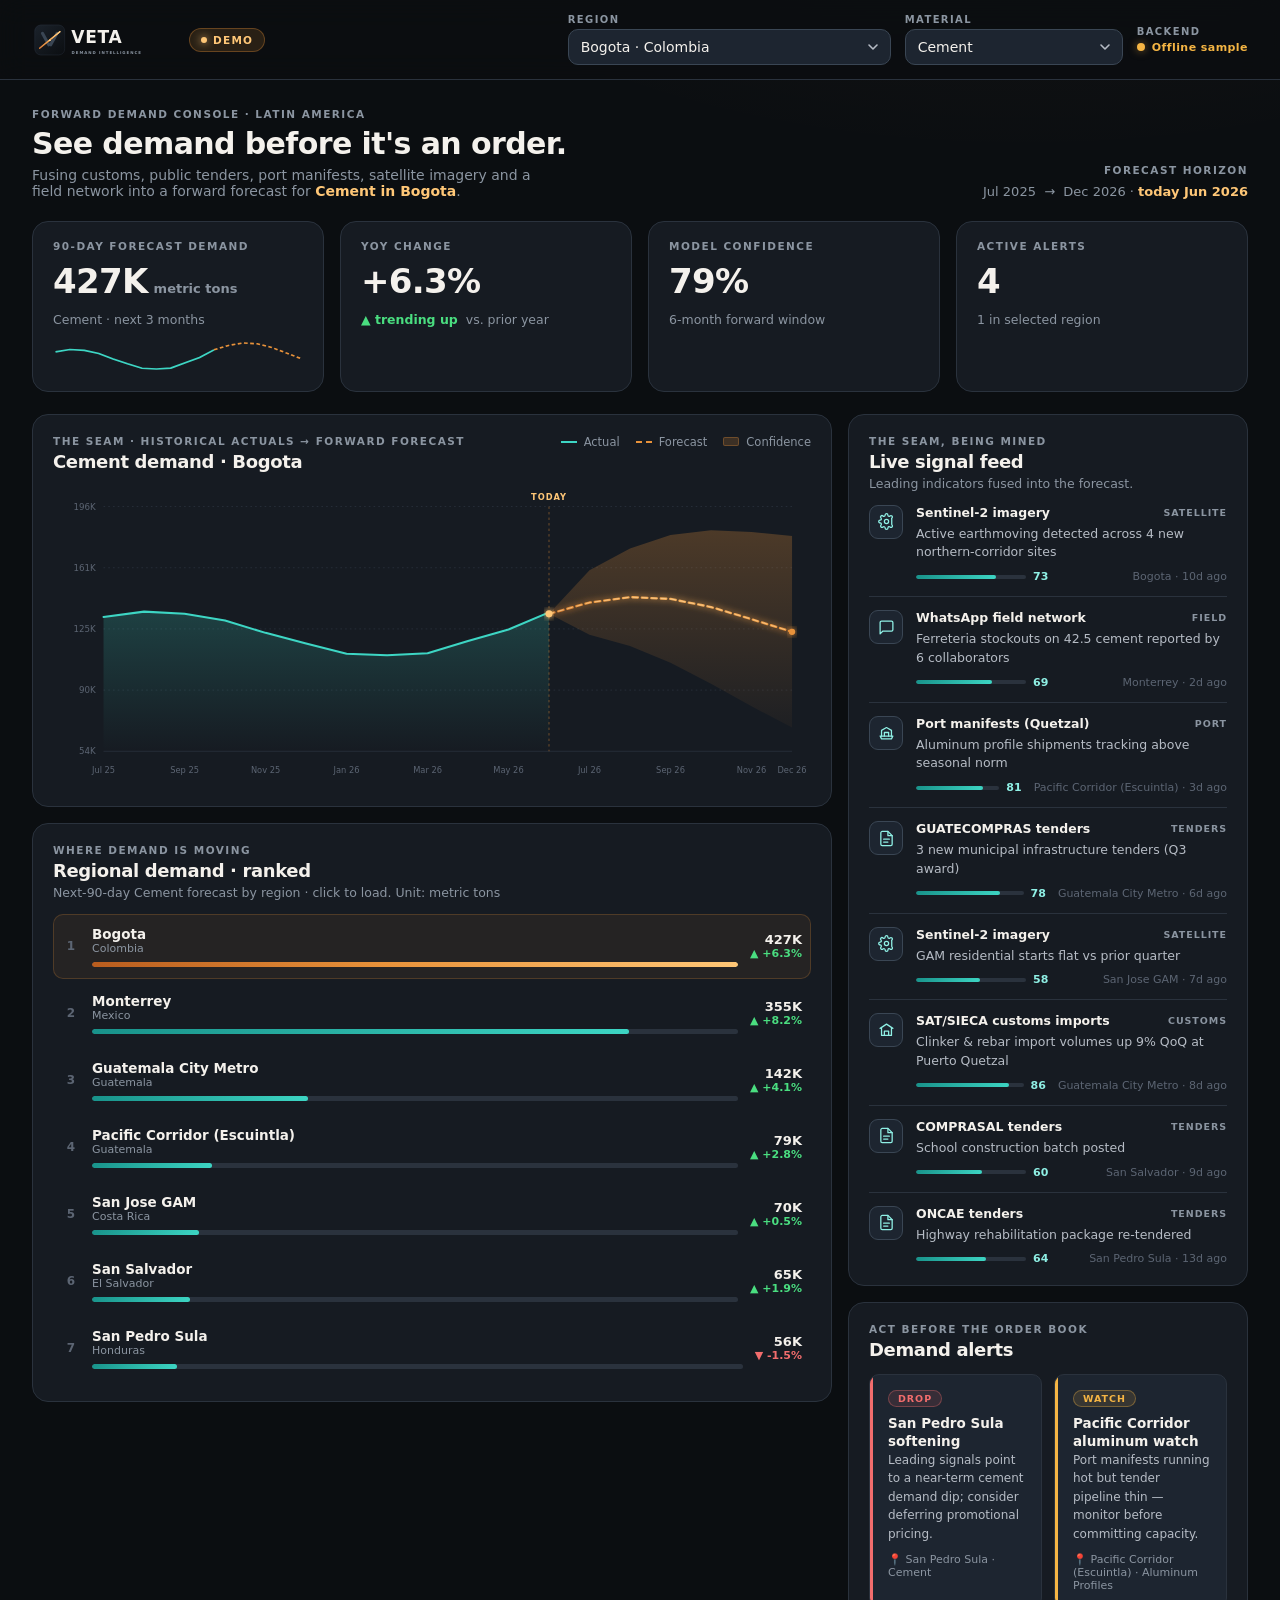
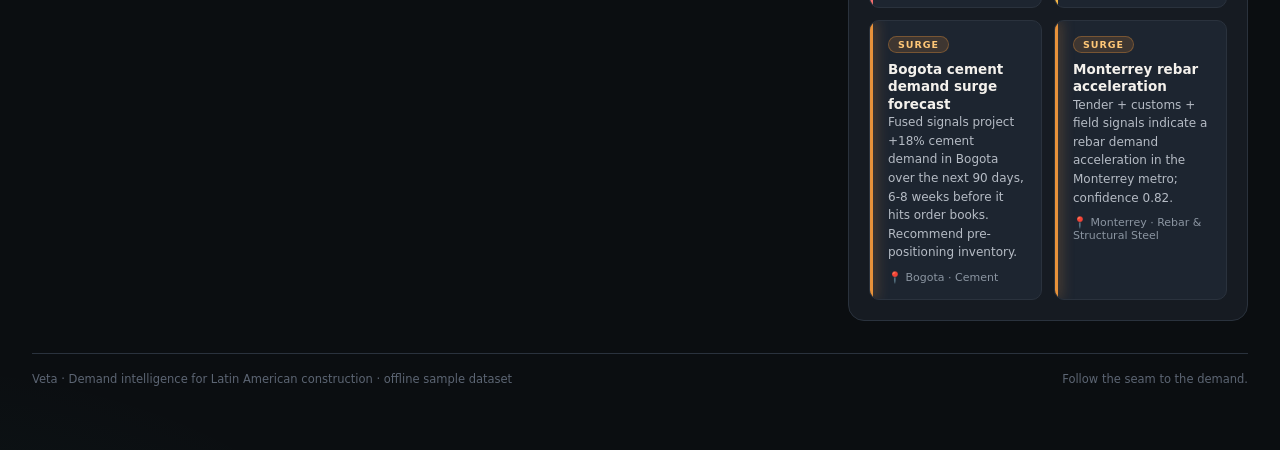
==== app/index.html @ 18b293e0 "Veta public site: landing page + Supabase-wired demand-intelligence prototype Built on the Veta Clau" ====
<!doctype html>
<html lang="en">
<head>
  <meta charset="utf-8" />
  <meta name="viewport" content="width=device-width, initial-scale=1" />
  <title>Veta — Demand Intelligence Console</title>
  <meta name="description" content="See demand before it's an order. Forward demand forecasts for Latin American building-materials manufacturers." />
  <link rel="stylesheet" href="../assets/tokens.css" />
  <link rel="stylesheet" href="../assets/components.css" />
  <style>
    /* ============================================================
       VETA CONSOLE — app-specific layout built on the design library
       ============================================================ */
    html, body { margin: 0; padding: 0; }
    html, body { overflow-x: hidden; max-width: 100%; }
    body {
      font-family: var(--veta-font-sans);
      background:
        radial-gradient(1200px 600px at 80% -10%, rgba(232,146,58,0.06), transparent 60%),
        radial-gradient(900px 500px at -10% 110%, rgba(61,214,196,0.05), transparent 60%),
        var(--veta-obsidian);
      color: var(--veta-text);
      min-height: 100vh;
      -webkit-font-smoothing: antialiased;
      text-rendering: optimizeLegibility;
    }
    *, *::before, *::after { box-sizing: border-box; }
    a { color: inherit; }

    .app {
      max-width: 1320px;
      margin-inline: auto;
      padding: 0 clamp(16px, 3vw, 32px) 64px;
    }

    /* ---------- Top bar ---------- */
    .topbar {
      position: sticky;
      top: 0;
      z-index: 30;
      display: flex;
      align-items: center;
      gap: var(--veta-space-5);
      padding: 14px clamp(16px, 3vw, 32px);
      background: rgba(11,14,17,0.82);
      backdrop-filter: blur(14px);
      -webkit-backdrop-filter: blur(14px);
      border-bottom: 1px solid var(--veta-strata);
    }
    .topbar__brand { display: inline-flex; align-items: center; gap: 12px; flex-shrink: 0; }
    .topbar__brand svg { display: block; height: 38px; width: auto; }
    .topbar__spacer { flex: 1 1 auto; }

    .controls { display: flex; align-items: center; gap: 14px; flex-wrap: wrap; }
    .field { display: flex; flex-direction: column; gap: 4px; }
    .field__label {
      font-size: 10px; font-weight: 600; letter-spacing: var(--veta-track-label);
      text-transform: uppercase; color: var(--veta-text-dim);
    }
    .select {
      appearance: none; -webkit-appearance: none;
      background: var(--veta-graphite-2);
      color: var(--veta-text);
      border: 1px solid var(--veta-strata-2);
      border-radius: var(--veta-radius-md);
      padding: 9px 34px 9px 12px;
      font-family: inherit; font-size: var(--veta-text-sm); font-weight: 500;
      cursor: pointer;
      background-image: url("data:image/svg+xml,%3Csvg xmlns='http://www.w3.org/2000/svg' width='12' height='12' viewBox='0 0 12 12'%3E%3Cpath d='M2 4l4 4 4-4' stroke='%23B6BCC5' stroke-width='1.6' fill='none' stroke-linecap='round' stroke-linejoin='round'/%3E%3C/svg%3E");
      background-repeat: no-repeat;
      background-position: right 11px center;
      transition: border-color var(--veta-dur-base) var(--veta-ease), box-shadow var(--veta-dur-base) var(--veta-ease);
      min-width: 168px;
    }
    .select:hover { border-color: var(--veta-copper); }
    .select:focus-visible { outline: none; border-color: var(--veta-copper); box-shadow: var(--veta-glow-seam); }

    .demo-badge {
      display: inline-flex; align-items: center; gap: 6px;
      padding: 5px 11px; border-radius: var(--veta-radius-pill);
      font-size: 10.5px; font-weight: 700; letter-spacing: 0.12em; text-transform: uppercase;
      background: rgba(232,146,58,0.14); color: var(--veta-amber);
      border: 1px solid rgba(232,146,58,0.32);
    }
    .demo-badge::before { content:""; width:6px; height:6px; border-radius:50%; background: var(--veta-amber); box-shadow: 0 0 8px var(--veta-amber); }

    .conn {
      display: inline-flex; align-items: center; gap: 7px;
      font-size: 11px; font-weight: 600; letter-spacing: 0.04em; color: var(--veta-text-dim);
      white-space: nowrap;
    }
    .conn__dot { width: 8px; height: 8px; border-radius: 50%; background: var(--veta-text-faint); transition: background var(--veta-dur-base); }
    .conn--live .conn__dot { background: var(--veta-teal); box-shadow: 0 0 10px rgba(61,214,196,0.7); animation: pulse 2.4s var(--veta-ease) infinite; }
    .conn--live { color: var(--veta-teal-soft); }
    .conn--offline .conn__dot { background: var(--veta-warn); box-shadow: 0 0 8px rgba(245,181,68,0.5); }
    .conn--offline { color: var(--veta-warn); }
    @keyframes pulse { 0%,100% { opacity: 1; } 50% { opacity: 0.35; } }

    /* ---------- Page intro ---------- */
    .intro {
      display: flex; align-items: flex-end; justify-content: space-between;
      gap: 24px; flex-wrap: wrap;
      padding: 28px 0 22px;
    }
    .intro__title { font-size: clamp(22px, 3vw, 30px); font-weight: 800; letter-spacing: var(--veta-track-tight); margin: 6px 0 0; }
    .intro__sub { color: var(--veta-text-dim); font-size: var(--veta-text-sm); margin: 6px 0 0; max-width: 56ch; }
    .intro__scope { color: var(--veta-amber); font-weight: 600; }

    /* ---------- KPI row ---------- */
    .kpis { display: grid; gap: 16px; grid-template-columns: repeat(4, 1fr); margin-bottom: 22px; }
    .kpi {
      position: relative; overflow: hidden;
      background: var(--veta-graphite);
      border: 1px solid var(--veta-strata);
      border-radius: var(--veta-radius-lg);
      padding: 18px 20px 20px;
      transition: border-color var(--veta-dur-base) var(--veta-ease), transform var(--veta-dur-base) var(--veta-ease-out);
    }
    .kpi::before {
      content:""; position:absolute; inset: 0 0 auto 0; height: 2px;
      background: var(--veta-seam); opacity: 0; transition: opacity var(--veta-dur-base);
    }
    .kpi:hover { border-color: var(--veta-strata-2); transform: translateY(-2px); }
    .kpi:hover::before { opacity: 0.9; }
    .kpi__label { font-size: 10.5px; font-weight: 600; letter-spacing: var(--veta-track-label); text-transform: uppercase; color: var(--veta-text-dim); margin: 0; }
    .kpi__value { font-size: clamp(26px, 3.4vw, 34px); font-weight: 800; letter-spacing: var(--veta-track-tight); line-height: 1.05; margin: 12px 0 0; font-variant-numeric: tabular-nums; }
    .kpi__unit { font-size: 13px; font-weight: 600; color: var(--veta-text-dim); margin-left: 6px; letter-spacing: 0; }
    .kpi__foot { display: flex; align-items: center; gap: 8px; margin-top: 12px; font-size: 12.5px; font-weight: 600; font-variant-numeric: tabular-nums; }
    .kpi__delta--up { color: var(--veta-success); }
    .kpi__delta--down { color: var(--veta-danger); }
    .kpi__delta--flat { color: var(--veta-text-dim); }
    .kpi__note { color: var(--veta-text-dim); font-weight: 500; }
    .kpi__spark { margin-top: 14px; display: block; width: 100%; height: 30px; }

    /* ---------- Main grid ---------- */
    .main-grid { display: grid; gap: 16px; grid-template-columns: 2fr 1fr; align-items: start; }
    .col-stack { display: flex; flex-direction: column; gap: 16px; }

    .panel {
      background: var(--veta-graphite);
      border: 1px solid var(--veta-strata);
      border-radius: var(--veta-radius-lg);
      padding: 20px;
    }
    .panel__head { display: flex; align-items: flex-start; justify-content: space-between; gap: 16px; margin-bottom: 14px; }
    .panel__title { font-size: var(--veta-text-md); font-weight: 700; letter-spacing: var(--veta-track-tight); margin: 0; }
    .panel__kicker { font-size: 10.5px; font-weight: 600; letter-spacing: var(--veta-track-label); text-transform: uppercase; color: var(--veta-text-dim); margin: 0 0 4px; }
    .panel__sub { font-size: 12.5px; color: var(--veta-text-dim); margin: 4px 0 0; }

    /* ---------- Hero chart ---------- */
    .chart-legend { display: flex; gap: 16px; flex-wrap: wrap; font-size: 11.5px; color: var(--veta-text-dim); }
    .chart-legend span { display: inline-flex; align-items: center; gap: 7px; }
    .chart-legend i { width: 16px; height: 0; border-top-width: 2px; border-top-style: solid; display: inline-block; }
    .chart-legend i.dash { border-top-style: dashed; }
    .chart-legend .swatch-band { width: 16px; height: 9px; border-radius: 2px; }

    .hero-chart-wrap { position: relative; width: 100%; }
    .hero-chart-wrap svg { display: block; width: 100%; height: auto; }
    .chart-tip {
      position: absolute; left: 0; top: 0; pointer-events: none; opacity: 0;
      transform: translate(-50%, -110%);
      background: rgba(13,17,23,0.96);
      border: 1px solid var(--veta-strata-2);
      border-radius: var(--veta-radius-md);
      padding: 9px 11px; min-width: 130px;
      box-shadow: var(--veta-shadow-md);
      transition: opacity var(--veta-dur-fast) var(--veta-ease);
      z-index: 5;
    }
    .chart-tip__period { font-size: 10.5px; letter-spacing: 0.08em; text-transform: uppercase; color: var(--veta-text-dim); }
    .chart-tip__row { display: flex; align-items: center; justify-content: space-between; gap: 14px; margin-top: 5px; font-size: 12.5px; font-variant-numeric: tabular-nums; }
    .chart-tip__row b { font-weight: 700; }

    /* ---------- Regional panel ---------- */
    .region-list { display: flex; flex-direction: column; gap: 2px; }
    .region-row {
      display: grid; grid-template-columns: 18px 1fr auto; align-items: center; gap: 12px;
      padding: 11px 8px; border-radius: var(--veta-radius-md);
      cursor: pointer; transition: background var(--veta-dur-fast) var(--veta-ease);
      border: 1px solid transparent;
    }
    .region-row:hover { background: rgba(255,255,255,0.025); }
    .region-row--active { background: rgba(232,146,58,0.07); border-color: rgba(232,146,58,0.22); }
    .region-rank { font-size: 12px; font-weight: 700; color: var(--veta-text-faint); font-variant-numeric: tabular-nums; text-align: center; }
    .region-main { min-width: 0; }
    .region-name { font-size: 13.5px; font-weight: 600; color: var(--veta-text); white-space: nowrap; overflow: hidden; text-overflow: ellipsis; }
    .region-country { font-size: 11px; color: var(--veta-text-dim); }
    .region-bar { height: 5px; border-radius: 3px; background: var(--veta-strata); margin-top: 7px; overflow: hidden; }
    .region-bar__fill { height: 100%; border-radius: 3px; background: var(--veta-signal); }
    .region-row--active .region-bar__fill { background: var(--veta-seam); }
    .region-fig { text-align: right; }
    .region-vol { font-size: 13px; font-weight: 700; font-variant-numeric: tabular-nums; }
    .region-yoy { font-size: 11px; font-weight: 600; font-variant-numeric: tabular-nums; }
    .yoy-up { color: var(--veta-success); } .yoy-down { color: var(--veta-danger); } .yoy-flat { color: var(--veta-text-dim); }

    /* ---------- Signal feed ---------- */
    .signal-item { display: flex; gap: 13px; padding: 13px 0; border-bottom: 1px solid var(--veta-strata); }
    .signal-item:last-child { border-bottom: 0; padding-bottom: 0; }
    .signal-item:first-child { padding-top: 0; }
    .signal-icon {
      flex-shrink: 0; width: 34px; height: 34px; border-radius: 9px;
      display: grid; place-items: center;
      background: var(--veta-graphite-2); border: 1px solid var(--veta-strata-2);
      color: var(--veta-teal-soft);
    }
    .signal-icon svg { width: 17px; height: 17px; display: block; }
    .signal-body { min-width: 0; flex: 1; }
    .signal-top { display: flex; align-items: center; justify-content: space-between; gap: 10px; }
    .signal-source { font-size: 12.5px; font-weight: 700; color: var(--veta-text); }
    .signal-type { font-size: 9.5px; font-weight: 700; letter-spacing: 0.1em; text-transform: uppercase; color: var(--veta-text-dim); }
    .signal-desc { font-size: 12.5px; color: var(--veta-text-muted); margin: 5px 0 0; line-height: 1.5; }
    .signal-meta { display: flex; align-items: center; gap: 12px; margin-top: 8px; }
    .signal-strength { display: flex; align-items: center; gap: 7px; flex: 1; }
    .strength-track { flex: 1; max-width: 110px; height: 4px; border-radius: 2px; background: var(--veta-strata); overflow: hidden; }
    .strength-fill { height: 100%; border-radius: 2px; background: var(--veta-signal); }
    .strength-val { font-size: 11px; font-weight: 700; color: var(--veta-teal-soft); font-variant-numeric: tabular-nums; }
    .signal-date { font-size: 11px; color: var(--veta-text-faint); font-variant-numeric: tabular-nums; }

    /* ---------- Alerts ---------- */
    .alert-grid { display: grid; gap: 12px; grid-template-columns: repeat(2, 1fr); }
    .alert-card {
      position: relative; overflow: hidden;
      background: var(--veta-graphite-2);
      border: 1px solid var(--veta-strata);
      border-radius: var(--veta-radius-md);
      padding: 15px 16px 15px 18px;
    }
    .alert-card::before { content:""; position:absolute; inset: 0 auto 0 0; width: 3px; }
    .alert-card--surge::before { background: var(--veta-copper); box-shadow: 0 0 14px 1px rgba(232,146,58,0.5); }
    .alert-card--drop::before  { background: var(--veta-danger); }
    .alert-card--watch::before { background: var(--veta-warn); }
    .alert-head { display: flex; align-items: center; gap: 9px; margin-bottom: 8px; }
    .alert-title { font-size: 13.5px; font-weight: 700; color: var(--veta-text); line-height: 1.3; }
    .alert-body { font-size: 12px; color: var(--veta-text-muted); line-height: 1.55; margin: 0; }
    .alert-tag { display: inline-flex; align-items: center; gap: 5px; padding: 2px 9px; border-radius: var(--veta-radius-pill); font-size: 9.5px; font-weight: 700; letter-spacing: 0.1em; text-transform: uppercase; flex-shrink: 0; }
    .alert-tag--surge { background: rgba(232,146,58,0.16); color: var(--veta-amber); border: 1px solid rgba(232,146,58,0.34); }
    .alert-tag--drop  { background: var(--veta-danger-bg); color: var(--veta-danger); border: 1px solid rgba(242,109,109,0.34); }
    .alert-tag--watch { background: var(--veta-warn-bg); color: var(--veta-warn); border: 1px solid rgba(245,181,68,0.34); }
    .alert-loc { font-size: 11px; color: var(--veta-text-dim); margin-top: 9px; display: flex; align-items: center; gap: 6px; }

    /* ---------- Loading / states ---------- */
    .skeleton { background: linear-gradient(90deg, var(--veta-graphite-2) 25%, var(--veta-strata) 37%, var(--veta-graphite-2) 63%); background-size: 400% 100%; animation: shimmer 1.4s ease infinite; border-radius: var(--veta-radius-sm); }
    @keyframes shimmer { 0% { background-position: 100% 0; } 100% { background-position: -100% 0; } }
    .is-loading .kpi__value, .is-loading .kpi__foot { visibility: hidden; }

    .empty { color: var(--veta-text-dim); font-size: 13px; text-align: center; padding: 24px; }

    /* ---------- Footer ---------- */
    .app-foot { margin-top: 32px; padding-top: 18px; border-top: 1px solid var(--veta-strata); display: flex; align-items: center; justify-content: space-between; gap: 16px; flex-wrap: wrap; font-size: 11.5px; color: var(--veta-text-faint); }
    .app-foot a { color: var(--veta-text-dim); text-decoration: none; }
    .app-foot a:hover { color: var(--veta-amber); }

    /* ---------- Responsive ---------- */
    @media (max-width: 1080px) {
      .main-grid { grid-template-columns: 1fr; }
      .kpis { grid-template-columns: repeat(2, 1fr); }
    }
    @media (max-width: 720px) {
      .topbar { flex-wrap: wrap; gap: 12px; }
      .topbar__spacer { display: none; }
      .controls { width: 100%; }
      .select { flex: 1; min-width: 0; }
      .kpis { grid-template-columns: 1fr 1fr; gap: 12px; }
      .alert-grid { grid-template-columns: 1fr; }
      .intro { padding-top: 22px; }
    }
    @media (max-width: 460px) {
      .kpis { grid-template-columns: 1fr; }
    }
    :focus-visible { outline: 2px solid var(--veta-amber); outline-offset: 2px; border-radius: var(--veta-radius-sm); }
  </style>
</head>
<body>

  <!-- ================= TOP BAR ================= -->
  <header class="topbar">
    <a class="topbar__brand" href="../index.html" aria-label="Veta home">
      <svg viewBox="0 0 420 120" role="img" aria-label="Veta">
        <defs>
          <linearGradient id="tb-seam" x1="0" y1="1" x2="1" y2="0">
            <stop offset="0" stop-color="#B85C1E"/><stop offset="0.45" stop-color="#E8923A"/><stop offset="1" stop-color="#FFC777"/>
          </linearGradient>
          <linearGradient id="tb-rock" x1="0" y1="0" x2="1" y2="1">
            <stop offset="0" stop-color="#1B222B"/><stop offset="1" stop-color="#0B0E11"/>
          </linearGradient>
          <filter id="tb-glow" x="-50%" y="-50%" width="200%" height="200%">
            <feGaussianBlur stdDeviation="2.2" result="b"/><feMerge><feMergeNode in="b"/><feMergeNode in="SourceGraphic"/></feMerge>
          </filter>
        </defs>
        <g transform="translate(8,12)">
          <rect x="0" y="0" width="96" height="96" rx="20" fill="url(#tb-rock)"/>
          <rect x="0.75" y="0.75" width="94.5" height="94.5" rx="19.25" fill="none" stroke="#2A323D" stroke-width="1.25"/>
          <g stroke="#3A4654" stroke-width="9.8" stroke-linecap="round" fill="none">
            <path d="M25 27 L45 63"/><path d="M71 27 L51 63"/>
          </g>
          <g filter="url(#tb-glow)"><path d="M16 74 L80 22" stroke="url(#tb-seam)" stroke-width="4.2" stroke-linecap="round" fill="none"/></g>
          <path d="M16 74 L80 22" stroke="#FFE0AE" stroke-width="1.1" stroke-linecap="round" fill="none" opacity="0.9"/>
          <circle cx="48" cy="49.6" r="2.6" fill="#FFD79A" filter="url(#tb-glow)"/>
        </g>
        <text x="124" y="68" font-family="system-ui,-apple-system,'Segoe UI',Roboto,sans-serif" font-size="54" font-weight="800" letter-spacing="2" fill="#F4F1EC">VETA</text>
        <line x1="125" y1="86" x2="300" y2="86" stroke="url(#tb-seam)" stroke-width="2" stroke-linecap="round"/>
        <text x="125" y="104" font-family="system-ui,-apple-system,'Segoe UI',Roboto,sans-serif" font-size="12.5" font-weight="600" letter-spacing="3" fill="#8B95A1">DEMAND INTELLIGENCE</text>
      </svg>
    </a>

    <span class="demo-badge">Demo</span>

    <div class="topbar__spacer"></div>

    <div class="controls">
      <div class="field">
        <label class="field__label" for="sel-region">Region</label>
        <select id="sel-region" class="select" aria-label="Select region"></select>
      </div>
      <div class="field">
        <label class="field__label" for="sel-material">Material</label>
        <select id="sel-material" class="select" aria-label="Select material"></select>
      </div>
      <div class="field">
        <span class="field__label">Backend</span>
        <span id="conn" class="conn conn--loading" title="Supabase connection status">
          <span class="conn__dot"></span><span id="conn-text">Connecting…</span>
        </span>
      </div>
    </div>
  </header>

  <main class="app" id="app">

    <!-- ================= INTRO ================= -->
    <section class="intro">
      <div>
        <p class="panel__kicker" style="margin:0;">Forward demand console · Latin America</p>
        <h1 class="intro__title">See demand before it's an order.</h1>
        <p class="intro__sub" id="intro-sub">Fusing customs, public tenders, port manifests, satellite imagery and a field network into a forward forecast for <span class="intro__scope" id="scope-label">—</span>.</p>
      </div>
      <div style="text-align:right;">
        <span class="panel__kicker" style="justify-content:flex-end;">Forecast horizon</span>
        <div style="font-size:13px; color:var(--veta-text-dim); margin-top:6px; font-variant-numeric:tabular-nums;">Jul 2025 &nbsp;→&nbsp; Dec 2026 · <span style="color:var(--veta-amber); font-weight:600;">today Jun 2026</span></div>
      </div>
    </section>

    <!-- ================= KPI ROW ================= -->
    <section class="kpis is-loading" id="kpis">
      <div class="kpi">
        <p class="kpi__label">90-Day Forecast Demand</p>
        <div class="kpi__value" id="kpi-demand">—</div>
        <div class="kpi__foot"><span class="kpi__note" id="kpi-demand-note">selected material</span></div>
        <svg class="kpi__spark" id="kpi-spark" viewBox="0 0 200 30" preserveAspectRatio="none" aria-hidden="true"></svg>
      </div>
      <div class="kpi">
        <p class="kpi__label">YoY Change</p>
        <div class="kpi__value" id="kpi-yoy">—</div>
        <div class="kpi__foot"><span id="kpi-yoy-delta">—</span> <span class="kpi__note">vs. prior year</span></div>
      </div>
      <div class="kpi">
        <p class="kpi__label">Model Confidence</p>
        <div class="kpi__value" id="kpi-conf">—</div>
        <div class="kpi__foot"><span class="kpi__note" id="kpi-conf-note">forward window</span></div>
      </div>
      <div class="kpi">
        <p class="kpi__label">Active Alerts</p>
        <div class="kpi__value" id="kpi-alerts">—</div>
        <div class="kpi__foot"><span class="kpi__note" id="kpi-alerts-note">across coverage</span></div>
      </div>
    </section>

    <!-- ================= MAIN GRID ================= -->
    <div class="main-grid">

      <!-- LEFT COLUMN -->
      <div class="col-stack">

        <!-- HERO CHART -->
        <section class="panel" id="hero-panel">
          <div class="panel__head">
            <div>
              <p class="panel__kicker">The seam · historical actuals → forward forecast</p>
              <h2 class="panel__title" id="hero-title">Demand forecast</h2>
            </div>
            <div class="chart-legend">
              <span><i style="border-top-color:var(--veta-teal);"></i> Actual</span>
              <span><i class="dash" style="border-top-color:var(--veta-copper);"></i> Forecast</span>
              <span><span class="swatch-band" style="background:rgba(232,146,58,0.18); border:1px solid rgba(232,146,58,0.3);"></span> Confidence</span>
            </div>
          </div>
          <div class="hero-chart-wrap" id="hero-wrap">
            <svg id="hero-chart" viewBox="0 0 960 380" preserveAspectRatio="xMidYMid meet" role="img" aria-label="Demand forecast time series"></svg>
            <div class="chart-tip" id="chart-tip"></div>
          </div>
        </section>

        <!-- REGIONAL PANEL -->
        <section class="panel">
          <div class="panel__head">
            <div>
              <p class="panel__kicker">Where demand is moving</p>
              <h2 class="panel__title">Regional demand · ranked</h2>
              <p class="panel__sub" id="region-sub">Next-90-day forecast by region for the selected material. Click a region to load it.</p>
            </div>
          </div>
          <div class="region-list" id="region-list"></div>
        </section>

      </div>

      <!-- RIGHT COLUMN -->
      <div class="col-stack">

        <!-- SIGNAL FEED -->
        <section class="panel">
          <div class="panel__head">
            <div>
              <p class="panel__kicker">The seam, being mined</p>
              <h2 class="panel__title">Live signal feed</h2>
              <p class="panel__sub">Leading indicators fused into the forecast.</p>
            </div>
          </div>
          <div id="signal-feed"></div>
        </section>

        <!-- ALERTS -->
        <section class="panel">
          <div class="panel__head">
            <div>
              <p class="panel__kicker">Act before the order book</p>
              <h2 class="panel__title">Demand alerts</h2>
            </div>
          </div>
          <div class="alert-grid" id="alert-grid"></div>
        </section>

      </div>
    </div>

    <footer class="app-foot">
      <span>Veta · Demand intelligence for Latin American construction · <span id="foot-source">live data</span></span>
      <span>Follow the seam to the demand.</span>
    </footer>
  </main>

  <script>
  (function () {
    "use strict";

    // ============================================================
    // CONFIG
    // ============================================================
    var BASE = "https://uyqlbbvjqbgobfplnbgf.supabase.co";
    var KEY  = "sb_publishable_mwFz9fe8ziy-QymZcnFCxw_jMcU_3Dj";
    var HEADERS = { apikey: KEY, Authorization: "Bearer " + KEY };
    var TODAY = "2026-06-01"; // "today" marker == last month with an actual

    // ============================================================
    // EMBEDDED FALLBACK SAMPLE (used only if Supabase is unreachable)
    // A trimmed, realistic slice so the dashboard always renders.
    // ============================================================
    var SAMPLE = buildSample();

    // ============================================================
    // STATE
    // ============================================================
    var DATA = { regions: [], materials: [], forecasts: [], signals: [], alerts: [] };
    var state = { region: "co-bog", material: "cement", offline: false };

    // ============================================================
    // FETCH HELPERS
    // ============================================================
    function q(table, params) {
      var url = BASE + "/rest/v1/" + table + "?select=*" + (params ? "&" + params : "");
      return fetch(url, { headers: HEADERS }).then(function (r) {
        if (!r.ok) throw new Error(table + " " + r.status);
        return r.json();
      });
    }

    function loadAll() {
      return Promise.all([
        q("veta_regions", "order=region_name.asc"),
        q("veta_materials", "order=id.asc"),
        q("veta_demand_forecasts", "order=period.asc"),
        q("veta_signals", "order=signal_date.desc"),
        q("veta_alerts", "order=created_at.desc")
      ]).then(function (res) {
        DATA.regions = res[0]; DATA.materials = res[1]; DATA.forecasts = res[2];
        DATA.signals = res[3]; DATA.alerts = res[4];
        if (!DATA.regions.length || !DATA.forecasts.length) throw new Error("empty");
        state.offline = false;
      });
    }

    function useSample() {
      DATA = SAMPLE;
      state.offline = true;
    }

    // ============================================================
    // UTIL
    // ============================================================
    function regionById(id) { return DATA.regions.find(function (r) { return r.id === id; }) || {}; }
    function materialById(id) { return DATA.materials.find(function (m) { return m.id === id; }) || {}; }

    function seriesFor(regionId, materialId) {
      return DATA.forecasts
        .filter(function (f) { return f.region_id === regionId && f.material_id === materialId; })
        .slice()
        .sort(function (a, b) { return a.period < b.period ? -1 : 1; });
    }

    // sum of next N forward (actual_volume === null) forecast months
    function next90(regionId, materialId) {
      var s = seriesFor(regionId, materialId).filter(function (f) { return f.actual_volume == null; });
      var pts = s.slice(0, 3); // 3 forward months ≈ 90 days
      return pts.reduce(function (acc, f) { return acc + (f.forecast_volume || 0); }, 0);
    }

    function fmtNum(n) {
      if (n == null || isNaN(n)) return "—";
      if (Math.abs(n) >= 1e6) return (n / 1e6).toFixed(2) + "M";
      if (Math.abs(n) >= 1e3) return (n / 1e3).toFixed(n >= 1e4 ? 0 : 1) + "K";
      return Math.round(n).toLocaleString();
    }
    function fmtFull(n) { return n == null ? "—" : Math.round(n).toLocaleString(); }
    function fmtPct(x) { if (x == null) return "—"; return (x >= 0 ? "+" : "") + (x * 100).toFixed(1) + "%"; }
    function monthLabel(period) {
      var d = new Date(period + "T00:00:00");
      return d.toLocaleDateString("en-US", { month: "short", year: "2-digit" });
    }
    function monthShort(period) {
      var d = new Date(period + "T00:00:00");
      return d.toLocaleDateString("en-US", { month: "short" });
    }
    function timeAgo(dateStr) {
      var d = new Date(dateStr);
      var days = Math.round((new Date("2026-06-28") - d) / 86400000);
      if (days <= 0) return "today";
      if (days === 1) return "1d ago";
      if (days < 30) return days + "d ago";
      return Math.round(days / 30) + "mo ago";
    }

    // ============================================================
    // RENDER: controls
    // ============================================================
    function renderControls() {
      var rSel = document.getElementById("sel-region");
      var mSel = document.getElementById("sel-material");
      rSel.innerHTML = DATA.regions.map(function (r) {
        return '<option value="' + r.id + '">' + r.region_name + " · " + r.country + "</option>";
      }).join("");
      mSel.innerHTML = DATA.materials.map(function (m) {
        return '<option value="' + m.id + '">' + m.name + "</option>";
      }).join("");
      if (!regionById(state.region).id) state.region = DATA.regions[0].id;
      if (!materialById(state.material).id) state.material = DATA.materials[0].id;
      rSel.value = state.region;
      mSel.value = state.material;
      rSel.onchange = function () { state.region = this.value; renderAll(); };
      mSel.onchange = function () { state.material = this.value; renderAll(); };
    }

    function renderConn() {
      var el = document.getElementById("conn");
      var txt = document.getElementById("conn-text");
      el.className = "conn " + (state.offline ? "conn--offline" : "conn--live");
      txt.textContent = state.offline ? "Offline sample" : "Live · Supabase";
      document.getElementById("foot-source").textContent = state.offline
        ? "offline sample dataset" : "live data · Supabase REST";
    }

    // ============================================================
    // RENDER: KPIs
    // ============================================================
    function renderKpis() {
      document.getElementById("kpis").classList.remove("is-loading");
      var mat = materialById(state.material);
      var s = seriesFor(state.region, state.material);
      var fwd = s.filter(function (f) { return f.actual_volume == null; });

      // 90-day forecast demand
      var demand = next90(state.region, state.material);
      document.getElementById("kpi-demand").innerHTML =
        fmtNum(demand) + '<span class="kpi__unit">' + (mat.unit || "") + "</span>";
      document.getElementById("kpi-demand-note").textContent = mat.name + " · next 3 months";

      // spark of full series forecast volume
      drawSpark(s);

      // YoY
      var yoy = fwd.length ? fwd[0].yoy_change : (s.length ? s[s.length - 1].yoy_change : null);
      document.getElementById("kpi-yoy").textContent = fmtPct(yoy);
      var dEl = document.getElementById("kpi-yoy-delta");
      var dir = yoy > 0.002 ? "up" : (yoy < -0.002 ? "down" : "flat");
      dEl.className = "kpi__delta--" + dir;
      dEl.textContent = dir === "up" ? "▲ trending up" : dir === "down" ? "▼ trending down" : "▬ flat";

      // Confidence — avg of forward window
      var conf = fwd.length ? fwd.reduce(function (a, f) { return a + (f.confidence || 0); }, 0) / fwd.length : null;
      document.getElementById("kpi-conf").textContent = conf == null ? "—" : Math.round(conf * 100) + "%";
      document.getElementById("kpi-conf-note").textContent = fwd.length + "-month forward window";

      // Alerts count (total active in coverage)
      var n = DATA.alerts.length;
      var regionAlerts = DATA.alerts.filter(function (a) { return a.region_id === state.region; }).length;
      document.getElementById("kpi-alerts").textContent = n;
      document.getElementById("kpi-alerts-note").textContent = regionAlerts + " in selected region";

      // scope label + hero title
      var reg = regionById(state.region);
      document.getElementById("scope-label").textContent = mat.name + " in " + reg.region_name;
      document.getElementById("hero-title").textContent = mat.name + " demand · " + reg.region_name;
    }

    function drawSpark(series) {
      var svg = document.getElementById("kpi-spark");
      if (!series.length) { svg.innerHTML = ""; return; }
      var vals = series.map(function (f) { return f.actual_volume != null ? f.actual_volume : f.forecast_volume; });
      var min = Math.min.apply(null, vals), max = Math.max.apply(null, vals);
      var W = 200, H = 30, pad = 2;
      var span = (max - min) || 1;
      var pts = vals.map(function (v, i) {
        var x = pad + (i / (vals.length - 1)) * (W - pad * 2);
        var y = H - pad - ((v - min) / span) * (H - pad * 2);
        return x.toFixed(1) + "," + y.toFixed(1);
      });
      // split actual vs forecast at the today index
      var splitIdx = series.findIndex(function (f) { return f.actual_volume == null; });
      if (splitIdx < 0) splitIdx = series.length;
      var actualPts = pts.slice(0, Math.max(splitIdx, 1));
      var fcPts = pts.slice(Math.max(splitIdx - 1, 0));
      svg.innerHTML =
        '<polyline fill="none" stroke="#3DD6C4" stroke-width="1.6" points="' + actualPts.join(" ") + '"/>' +
        '<polyline fill="none" stroke="#E8923A" stroke-width="1.6" stroke-dasharray="3 2" points="' + fcPts.join(" ") + '"/>';
    }

    // ============================================================
    // RENDER: HERO CHART (inline SVG, hand-rolled)
    // ============================================================
    function renderHero() {
      var svg = document.getElementById("hero-chart");
      var s = seriesFor(state.region, state.material);
      if (!s.length) { svg.innerHTML = '<text x="480" y="190" fill="#5C6573" text-anchor="middle" font-size="14">No data for this selection</text>'; return; }

      var W = 960, H = 380;
      var m = { t: 26, r: 24, b: 44, l: 64 };
      var iw = W - m.l - m.r, ih = H - m.t - m.b;

      var actuals = s.filter(function (f) { return f.actual_volume != null; });
      var forwards = s.filter(function (f) { return f.actual_volume == null; });

      // value range across actuals + forecasts (+confidence band)
      var allVals = [];
      s.forEach(function (f) {
        if (f.actual_volume != null) allVals.push(f.actual_volume);
        allVals.push(f.forecast_volume);
        // band uses confidence to widen
        var band = f.forecast_volume * (1 - (f.confidence != null ? f.confidence : 0.9)) * 1.4;
        allVals.push(f.forecast_volume + band);
        allVals.push(f.forecast_volume - band);
      });
      var minV = Math.min.apply(null, allVals), maxV = Math.max.apply(null, allVals);
      var padV = (maxV - minV) * 0.12 || 1;
      minV = Math.max(0, minV - padV); maxV = maxV + padV;

      function X(i) { return m.l + (s.length === 1 ? iw / 2 : (i / (s.length - 1)) * iw); }
      function Y(v) { return m.t + ih - ((v - minV) / (maxV - minV)) * ih; }

      var todayIdx = s.findIndex(function (f) { return f.period === TODAY; });
      if (todayIdx < 0) todayIdx = actuals.length - 1;

      var parts = [];

      // defs
      parts.push(
        '<defs>' +
          '<linearGradient id="hc-seam" x1="0" y1="1" x2="1" y2="0">' +
            '<stop offset="0" stop-color="#B85C1E"/><stop offset="0.5" stop-color="#E8923A"/><stop offset="1" stop-color="#FFC777"/>' +
          '</linearGradient>' +
          '<linearGradient id="hc-teal-fill" x1="0" y1="0" x2="0" y2="1">' +
            '<stop offset="0" stop-color="rgba(61,214,196,0.20)"/><stop offset="1" stop-color="rgba(61,214,196,0)"/>' +
          '</linearGradient>' +
          '<linearGradient id="hc-band" x1="0" y1="0" x2="0" y2="1">' +
            '<stop offset="0" stop-color="rgba(232,146,58,0.26)"/><stop offset="1" stop-color="rgba(232,146,58,0.04)"/>' +
          '</linearGradient>' +
          '<filter id="hc-glow" x="-20%" y="-40%" width="140%" height="180%">' +
            '<feGaussianBlur stdDeviation="4" result="b"/><feMerge><feMergeNode in="b"/><feMergeNode in="SourceGraphic"/></feMerge>' +
          '</filter>' +
        '</defs>'
      );

      // gridlines + y labels (5 ticks)
      for (var t = 0; t <= 4; t++) {
        var gv = minV + (t / 4) * (maxV - minV);
        var gy = Y(gv);
        parts.push('<line x1="' + m.l + '" y1="' + gy.toFixed(1) + '" x2="' + (W - m.r) + '" y2="' + gy.toFixed(1) + '" stroke="#2A323D" stroke-width="1" ' + (t === 0 ? '' : 'stroke-dasharray="2 4"') + '/>');
        parts.push('<text x="' + (m.l - 10) + '" y="' + (gy + 4).toFixed(1) + '" fill="#5C6573" font-size="11" text-anchor="end" font-family="system-ui">' + fmtNum(gv) + '</text>');
      }

      // x labels (every other month to avoid crowding)
      s.forEach(function (f, i) {
        if (i % 2 !== 0 && i !== s.length - 1) return;
        parts.push('<text x="' + X(i).toFixed(1) + '" y="' + (H - 16) + '" fill="#5C6573" font-size="10.5" text-anchor="middle" font-family="system-ui">' + monthLabel(f.period) + '</text>');
      });

      // ----- confidence band (forward only) -----
      var bandTop = [], bandBot = [];
      forwards.forEach(function (f) {
        var i = s.indexOf(f);
        var band = f.forecast_volume * (1 - (f.confidence != null ? f.confidence : 0.9)) * 1.4;
        bandTop.push(X(i).toFixed(1) + "," + Y(f.forecast_volume + band).toFixed(1));
        bandBot.push(X(i).toFixed(1) + "," + Y(f.forecast_volume - band).toFixed(1));
      });
      if (forwards.length) {
        // anchor band start at the today point
        var anchorX = X(todayIdx).toFixed(1), anchorY = Y(s[todayIdx].forecast_volume).toFixed(1);
        var bandPath = "M" + anchorX + "," + anchorY + " L" + bandTop.join(" L") + " L" + bandBot.reverse().join(" L") + " Z";
        parts.push('<path d="' + bandPath + '" fill="url(#hc-band)" stroke="none"/>');
      }

      // ----- actual area fill -----
      var actPts = actuals.map(function (f) { var i = s.indexOf(f); return X(i).toFixed(1) + "," + Y(f.actual_volume).toFixed(1); });
      if (actPts.length) {
        var areaPath = "M" + X(0).toFixed(1) + "," + Y(minV).toFixed(1) + " L" +
          actPts.join(" L") + " L" + X(actuals.length - 1).toFixed(1) + "," + Y(minV).toFixed(1) + " Z";
        parts.push('<path d="' + areaPath + '" fill="url(#hc-teal-fill)" stroke="none"/>');
      }

      // ----- actual line (TEAL, solid) -----
      parts.push('<polyline fill="none" stroke="#3DD6C4" stroke-width="2.6" stroke-linejoin="round" stroke-linecap="round" points="' + actPts.join(" ") + '"/>');

      // ----- forecast line (COPPER, dashed, glowing) — the seam -----
      var fcPts = [];
      // start from today point for continuity
      fcPts.push(X(todayIdx).toFixed(1) + "," + Y(s[todayIdx].forecast_volume != null ? s[todayIdx].forecast_volume : s[todayIdx].actual_volume).toFixed(1));
      forwards.forEach(function (f) { var i = s.indexOf(f); fcPts.push(X(i).toFixed(1) + "," + Y(f.forecast_volume).toFixed(1)); });
      if (fcPts.length > 1) {
        parts.push('<polyline fill="none" stroke="url(#hc-seam)" stroke-width="3" stroke-dasharray="7 5" stroke-linejoin="round" stroke-linecap="round" filter="url(#hc-glow)" points="' + fcPts.join(" ") + '"/>');
        parts.push('<polyline fill="none" stroke="#FFE0AE" stroke-width="1" stroke-dasharray="7 5" opacity="0.7" points="' + fcPts.join(" ") + '"/>');
      }

      // ----- TODAY marker -----
      var tx = X(todayIdx).toFixed(1);
      parts.push('<line x1="' + tx + '" y1="' + m.t + '" x2="' + tx + '" y2="' + (m.t + ih) + '" stroke="#E8923A" stroke-width="1" stroke-dasharray="3 4" opacity="0.55"/>');
      parts.push('<circle cx="' + tx + '" cy="' + Y(s[todayIdx].forecast_volume).toFixed(1) + '" r="4.5" fill="#FFC777" filter="url(#hc-glow)"/>');
      parts.push('<text x="' + tx + '" y="' + (m.t - 8) + '" fill="#FFC777" font-size="10.5" font-weight="700" text-anchor="middle" letter-spacing="1.2" font-family="system-ui">TODAY</text>');

      // ----- forecast endpoint glow dot -----
      if (forwards.length) {
        var last = forwards[forwards.length - 1];
        var li = s.indexOf(last);
        parts.push('<circle cx="' + X(li).toFixed(1) + '" cy="' + Y(last.forecast_volume).toFixed(1) + '" r="4" fill="#E8923A" filter="url(#hc-glow)"/>');
      }

      // ----- interactive hover dots (transparent hit targets) -----
      s.forEach(function (f, i) {
        var v = f.actual_volume != null ? f.actual_volume : f.forecast_volume;
        var cx = X(i).toFixed(1), cy = Y(v).toFixed(1);
        var isFwd = f.actual_volume == null;
        parts.push('<circle cx="' + cx + '" cy="' + cy + '" r="3" fill="' + (isFwd ? "#E8923A" : "#3DD6C4") + '" opacity="0.0" class="hc-dot"/>');
        parts.push('<rect class="hc-hit" data-i="' + i + '" x="' + (cx - 14) + '" y="' + m.t + '" width="28" height="' + ih + '" fill="transparent" style="cursor:crosshair"/>');
      });

      svg.innerHTML = parts.join("");

      // tooltip wiring
      var tip = document.getElementById("chart-tip");
      var wrap = document.getElementById("hero-wrap");
      var hits = svg.querySelectorAll(".hc-hit");
      hits.forEach(function (h) {
        h.addEventListener("mouseenter", function () {
          var i = +this.getAttribute("data-i");
          var f = s[i];
          var isFwd = f.actual_volume == null;
          var v = isFwd ? f.forecast_volume : f.actual_volume;
          // position relative to wrapper using svg coordinate -> pixel mapping
          var rect = svg.getBoundingClientRect();
          var scale = rect.width / W;
          var px = X(i) * scale;
          var py = Y(v) * scale;
          tip.style.left = px + "px";
          tip.style.top = py + "px";
          tip.innerHTML =
            '<div class="chart-tip__period">' + monthLabel(f.period) + (isFwd ? " · forecast" : " · actual") + '</div>' +
            '<div class="chart-tip__row"><span style="color:' + (isFwd ? "#FFC777" : "#8FF0E5") + '">' + (isFwd ? "Forecast" : "Actual") + '</span><b>' + fmtFull(v) + '</b></div>' +
            (isFwd ? '<div class="chart-tip__row"><span style="color:#8B95A1">Confidence</span><b>' + Math.round((f.confidence || 0) * 100) + '%</b></div>'
                   : '<div class="chart-tip__row"><span style="color:#8B95A1">Model</span><b>' + fmtFull(f.forecast_volume) + '</b></div>');
          tip.style.opacity = "1";
        });
        h.addEventListener("mouseleave", function () { tip.style.opacity = "0"; });
      });
      wrap.addEventListener("mouseleave", function () { tip.style.opacity = "0"; });
    }

    // ============================================================
    // RENDER: REGIONAL PANEL
    // ============================================================
    function renderRegions() {
      var list = document.getElementById("region-list");
      var mat = materialById(state.material);
      var rows = DATA.regions.map(function (r) {
        var s = seriesFor(r.id, state.material);
        var fwd = s.filter(function (f) { return f.actual_volume == null; }).slice(0, 3);
        var demand = fwd.reduce(function (a, f) { return a + (f.forecast_volume || 0); }, 0);
        var yoy = fwd.length ? fwd[0].yoy_change : (s.length ? s[s.length - 1].yoy_change : 0);
        return { r: r, demand: demand, yoy: yoy, series: s };
      }).filter(function (x) { return x.series.length; })
        .sort(function (a, b) { return b.demand - a.demand; });

      var maxD = rows.length ? rows[0].demand : 1;
      document.getElementById("region-sub").textContent =
        "Next-90-day " + mat.name + " forecast by region · click to load. Unit: " + (mat.unit || "");

      list.innerHTML = rows.map(function (x, idx) {
        var pct = maxD ? (x.demand / maxD) * 100 : 0;
        var ydir = x.yoy > 0.002 ? "up" : (x.yoy < -0.002 ? "down" : "flat");
        var active = x.r.id === state.region;
        return '' +
          '<div class="region-row' + (active ? " region-row--active" : "") + '" data-region="' + x.r.id + '" role="button" tabindex="0">' +
            '<div class="region-rank">' + (idx + 1) + '</div>' +
            '<div class="region-main">' +
              '<div class="region-name">' + x.r.region_name + '</div>' +
              '<div class="region-country">' + x.r.country + '</div>' +
              '<div class="region-bar"><div class="region-bar__fill" style="width:' + pct.toFixed(1) + '%"></div></div>' +
            '</div>' +
            '<div class="region-fig">' +
              '<div class="region-vol">' + fmtNum(x.demand) + '</div>' +
              '<div class="region-yoy yoy-' + ydir + '">' + (ydir === "up" ? "▲" : ydir === "down" ? "▼" : "▬") + " " + fmtPct(x.yoy) + '</div>' +
            '</div>' +
          '</div>';
      }).join("") || '<div class="empty">No regional data for this material.</div>';

      Array.prototype.forEach.call(list.querySelectorAll(".region-row"), function (el) {
        function go() { state.region = el.getAttribute("data-region"); document.getElementById("sel-region").value = state.region; renderAll(); }
        el.addEventListener("click", go);
        el.addEventListener("keydown", function (e) { if (e.key === "Enter" || e.key === " ") { e.preventDefault(); go(); } });
      });
    }

    // ============================================================
    // RENDER: SIGNAL FEED
    // ============================================================
    var SIGNAL_ICONS = {
      customs:  '<svg viewBox="0 0 24 24" fill="none" stroke="currentColor" stroke-width="1.8" stroke-linecap="round" stroke-linejoin="round"><path d="M3 9l9-6 9 6"/><path d="M5 9v10h14V9"/><path d="M9 19v-6h6v6"/></svg>',
      tenders:  '<svg viewBox="0 0 24 24" fill="none" stroke="currentColor" stroke-width="1.8" stroke-linecap="round" stroke-linejoin="round"><path d="M14 2H6a2 2 0 0 0-2 2v16a2 2 0 0 0 2 2h12a2 2 0 0 0 2-2V8z"/><path d="M14 2v6h6"/><path d="M8 13h8M8 17h6"/></svg>',
      port:     '<svg viewBox="0 0 24 24" fill="none" stroke="currentColor" stroke-width="1.8" stroke-linecap="round" stroke-linejoin="round"><path d="M3 17h18l-2 4H5z"/><path d="M5 17V9l7-4 7 4v8"/><path d="M9 17V12h6v5"/></svg>',
      satellite:'<svg viewBox="0 0 24 24" fill="none" stroke="currentColor" stroke-width="1.8" stroke-linecap="round" stroke-linejoin="round"><circle cx="12" cy="12" r="3"/><path d="M19.4 15a1.65 1.65 0 0 0 .33 1.82l.06.06a2 2 0 1 1-2.83 2.83l-.06-.06a1.65 1.65 0 0 0-1.82-.33 1.65 1.65 0 0 0-1 1.51V21a2 2 0 1 1-4 0v-.09A1.65 1.65 0 0 0 9 19.4a1.65 1.65 0 0 0-1.82.33l-.06.06a2 2 0 1 1-2.83-2.83l.06-.06A1.65 1.65 0 0 0 4.6 15a1.65 1.65 0 0 0-1.51-1H3a2 2 0 1 1 0-4h.09A1.65 1.65 0 0 0 4.6 9a1.65 1.65 0 0 0-.33-1.82l-.06-.06a2 2 0 1 1 2.83-2.83l.06.06A1.65 1.65 0 0 0 9 4.6a1.65 1.65 0 0 0 1-1.51V3a2 2 0 1 1 4 0v.09a1.65 1.65 0 0 0 1 1.51 1.65 1.65 0 0 0 1.82-.33l.06-.06a2 2 0 1 1 2.83 2.83l-.06.06A1.65 1.65 0 0 0 19.4 9z"/></svg>',
      field:    '<svg viewBox="0 0 24 24" fill="none" stroke="currentColor" stroke-width="1.8" stroke-linecap="round" stroke-linejoin="round"><path d="M21 15a2 2 0 0 1-2 2H7l-4 4V5a2 2 0 0 1 2-2h14a2 2 0 0 1 2 2z"/></svg>'
    };

    function renderSignals() {
      var feed = document.getElementById("signal-feed");
      // show region-relevant signals first, then global
      var sigs = DATA.signals.slice().sort(function (a, b) {
        var ar = a.region_id === state.region ? 0 : 1, br = b.region_id === state.region ? 0 : 1;
        if (ar !== br) return ar - br;
        return a.signal_date < b.signal_date ? 1 : -1;
      });
      feed.innerHTML = sigs.map(function (sig) {
        var reg = regionById(sig.region_id);
        var pct = Math.round((sig.signal_strength || 0) * 100);
        return '' +
          '<div class="signal-item">' +
            '<div class="signal-icon">' + (SIGNAL_ICONS[sig.source_type] || SIGNAL_ICONS.field) + '</div>' +
            '<div class="signal-body">' +
              '<div class="signal-top"><span class="signal-source">' + sig.source_name + '</span><span class="signal-type">' + sig.source_type + '</span></div>' +
              '<p class="signal-desc">' + sig.description + '</p>' +
              '<div class="signal-meta">' +
                '<div class="signal-strength"><div class="strength-track"><div class="strength-fill" style="width:' + pct + '%"></div></div><span class="strength-val">' + pct + '</span></div>' +
                '<span class="signal-date">' + (reg.region_name ? reg.region_name + " · " : "") + timeAgo(sig.signal_date) + '</span>' +
              '</div>' +
            '</div>' +
          '</div>';
      }).join("") || '<div class="empty">No active signals.</div>';
    }

    // ============================================================
    // RENDER: ALERTS
    // ============================================================
    function renderAlerts() {
      var grid = document.getElementById("alert-grid");
      var alerts = DATA.alerts.slice().sort(function (a, b) {
        var order = { surge: 0, drop: 1, watch: 2 };
        return (order[a.severity] || 3) - (order[b.severity] || 3);
      });
      grid.innerHTML = alerts.map(function (a) {
        var reg = regionById(a.region_id);
        var mat = materialById(a.material_id);
        return '' +
          '<div class="alert-card alert-card--' + a.severity + '">' +
            '<div class="alert-head">' +
              '<span class="alert-tag alert-tag--' + a.severity + '">' + a.severity + '</span>' +
            '</div>' +
            '<div class="alert-title">' + a.title + '</div>' +
            '<p class="alert-body">' + a.body + '</p>' +
            '<div class="alert-loc">📍 ' + (reg.region_name || a.region_id) + ' · ' + (mat.name || a.material_id) + '</div>' +
          '</div>';
      }).join("") || '<div class="empty">No active alerts.</div>';
    }

    // ============================================================
    // RENDER ALL
    // ============================================================
    function renderAll() {
      renderConn();
      renderKpis();
      renderHero();
      renderRegions();
      renderSignals();
      renderAlerts();
    }

    // ============================================================
    // BOOT
    // ============================================================
    function boot() {
      loadAll()
        .then(function () { renderControls(); renderAll(); })
        .catch(function (err) {
          console.warn("[Veta] Live backend unavailable, using offline sample:", err && err.message);
          useSample();
          renderControls();
          renderAll();
        });
    }

    // small delay so the loading state is perceivable, then boot
    if (document.readyState === "loading") {
      document.addEventListener("DOMContentLoaded", boot);
    } else { boot(); }

    // re-render hero on resize (tooltip positioning depends on size)
    var rt;
    window.addEventListener("resize", function () {
      clearTimeout(rt);
      rt = setTimeout(function () { if (DATA.forecasts.length) renderHero(); }, 150);
    });

    // ============================================================
    // EMBEDDED SAMPLE BUILDER (offline fallback)
    // ============================================================
    function buildSample() {
      var regions = [
        { id: "co-bog", country: "Colombia", region_name: "Bogota", lat: 4.711, lng: -74.0721 },
        { id: "mx-mty", country: "Mexico", region_name: "Monterrey", lat: 25.6866, lng: -100.3161 },
        { id: "gt-gua", country: "Guatemala", region_name: "Guatemala City Metro", lat: 14.6349, lng: -90.5069 },
        { id: "gt-pac", country: "Guatemala", region_name: "Pacific Corridor (Escuintla)", lat: 14.305, lng: -90.7853 },
        { id: "sv-ss", country: "El Salvador", region_name: "San Salvador", lat: 13.6929, lng: -89.2182 },
        { id: "hn-sps", country: "Honduras", region_name: "San Pedro Sula", lat: 15.5039, lng: -88.025 },
        { id: "cr-sjo", country: "Costa Rica", region_name: "San Jose GAM", lat: 9.9281, lng: -84.0907 }
      ];
      var materials = [
        { id: "cement", name: "Cement", unit: "metric tons" },
        { id: "steel", name: "Rebar & Structural Steel", unit: "metric tons" },
        { id: "aluminum", name: "Aluminum Profiles", unit: "metric tons" },
        { id: "paint", name: "Architectural Paint", unit: "kiloliters" }
      ];
      // 18 months: 2025-07 .. 2026-12, actuals through 2026-06
      var periods = [];
      for (var y = 2025, mo = 7, k = 0; k < 18; k++) {
        periods.push(y + "-" + String(mo).padStart(2, "0") + "-01");
        mo++; if (mo > 12) { mo = 1; y++; }
      }
      // base demand per region/material (rough but believable)
      var base = {
        cement:   { "co-bog": 120000, "mx-mty": 98000, "gt-gua": 41000, "gt-pac": 23000, "sv-ss": 19000, "hn-sps": 17000, "cr-sjo": 21000 },
        steel:    { "co-bog": 54000, "mx-mty": 72000, "gt-gua": 18000, "gt-pac": 9000, "sv-ss": 7800, "hn-sps": 7000, "cr-sjo": 9500 },
        aluminum: { "co-bog": 9800, "mx-mty": 14200, "gt-gua": 3600, "gt-pac": 4100, "sv-ss": 1500, "hn-sps": 1300, "cr-sjo": 2200 },
        paint:    { "co-bog": 6400, "mx-mty": 7100, "gt-gua": 2300, "gt-pac": 1100, "sv-ss": 980, "hn-sps": 870, "cr-sjo": 1600 }
      };
      var yoyMap = {
        cement:   { "co-bog": 0.063, "mx-mty": 0.082, "gt-gua": 0.041, "gt-pac": 0.028, "sv-ss": 0.019, "hn-sps": -0.015, "cr-sjo": 0.005 },
        steel:    { "co-bog": 0.047, "mx-mty": 0.094, "gt-gua": 0.033, "gt-pac": 0.022, "sv-ss": 0.012, "hn-sps": 0.008, "cr-sjo": 0.014 },
        aluminum: { "co-bog": 0.038, "mx-mty": 0.071, "gt-gua": 0.052, "gt-pac": 0.061, "sv-ss": 0.009, "hn-sps": 0.004, "cr-sjo": 0.018 },
        paint:    { "co-bog": 0.029, "mx-mty": 0.044, "gt-gua": 0.026, "gt-pac": 0.017, "sv-ss": 0.011, "hn-sps": -0.006, "cr-sjo": 0.021 }
      };
      var forecasts = [], id = 1;
      regions.forEach(function (r) {
        materials.forEach(function (m) {
          var b = base[m.id][r.id];
          var yoy = yoyMap[m.id][r.id];
          periods.forEach(function (p, i) {
            // seasonal sine + gentle trend
            var seasonal = 1 + 0.12 * Math.sin((i / 12) * Math.PI * 2 + 1);
            var trend = 1 + (yoy) * (i / 12);
            var val = b * seasonal * trend;
            var isForward = i >= 12; // 2026-07 onward
            var conf = isForward ? Math.max(0.62, 0.95 - (i - 11) * 0.045) : 0.97;
            forecasts.push({
              id: id++, region_id: r.id, material_id: m.id, period: p,
              actual_volume: isForward ? null : Math.round(val * (1 + (Math.sin(i * 3.1) * 0.015))),
              forecast_volume: Math.round(val),
              confidence: +conf.toFixed(3),
              yoy_change: yoy
            });
          });
        });
      });
      var signals = [
        { id: 1, source_name: "SAT/SIECA customs imports", source_type: "customs", region_id: "gt-gua", signal_date: "2026-06-20", signal_strength: 0.86, description: "Clinker & rebar import volumes up 9% QoQ at Puerto Quetzal" },
        { id: 2, source_name: "GUATECOMPRAS tenders", source_type: "tenders", region_id: "gt-gua", signal_date: "2026-06-22", signal_strength: 0.78, description: "3 new municipal infrastructure tenders (Q3 award)" },
        { id: 3, source_name: "Port manifests (Quetzal)", source_type: "port", region_id: "gt-pac", signal_date: "2026-06-25", signal_strength: 0.81, description: "Aluminum profile shipments tracking above seasonal norm" },
        { id: 4, source_name: "Sentinel-2 imagery", source_type: "satellite", region_id: "co-bog", signal_date: "2026-06-18", signal_strength: 0.73, description: "Active earthmoving detected across 4 new northern-corridor sites" },
        { id: 5, source_name: "WhatsApp field network", source_type: "field", region_id: "mx-mty", signal_date: "2026-06-26", signal_strength: 0.69, description: "Ferreteria stockouts on 42.5 cement reported by 6 collaborators" },
        { id: 6, source_name: "ONCAE tenders", source_type: "tenders", region_id: "hn-sps", signal_date: "2026-06-15", signal_strength: 0.64, description: "Highway rehabilitation package re-tendered" },
        { id: 7, source_name: "COMPRASAL tenders", source_type: "tenders", region_id: "sv-ss", signal_date: "2026-06-19", signal_strength: 0.6, description: "School construction batch posted" },
        { id: 8, source_name: "Sentinel-2 imagery", source_type: "satellite", region_id: "cr-sjo", signal_date: "2026-06-21", signal_strength: 0.58, description: "GAM residential starts flat vs prior quarter" }
      ];
      var alerts = [
        { id: 1, region_id: "co-bog", material_id: "cement", severity: "surge", title: "Bogota cement demand surge forecast", body: "Fused signals project +18% cement demand in Bogota over the next 90 days, 6-8 weeks before it hits order books. Recommend pre-positioning inventory.", created_at: "2026-06-28T15:44:03Z" },
        { id: 2, region_id: "mx-mty", material_id: "steel", severity: "surge", title: "Monterrey rebar acceleration", body: "Tender + customs + field signals indicate a rebar demand acceleration in the Monterrey metro; confidence 0.82.", created_at: "2026-06-28T15:44:03Z" },
        { id: 3, region_id: "gt-pac", material_id: "aluminum", severity: "watch", title: "Pacific Corridor aluminum watch", body: "Port manifests running hot but tender pipeline thin — monitor before committing capacity.", created_at: "2026-06-28T15:44:03Z" },
        { id: 4, region_id: "hn-sps", material_id: "cement", severity: "drop", title: "San Pedro Sula softening", body: "Leading signals point to a near-term cement demand dip; consider deferring promotional pricing.", created_at: "2026-06-28T15:44:03Z" }
      ];
      return { regions: regions, materials: materials, forecasts: forecasts, signals: signals, alerts: alerts };
    }

  })();
  </script>
</body>
</html>
---- assets/tokens.css ----
/* ============================================================
   VETA — DESIGN TOKENS
   The demand-intelligence layer for Latin American construction.
   "Follow the seam to the demand."

   Self-contained: no @import, no webfonts, no remote assets.
   Production brand font is DM Sans (Alloy house font) — documented
   here but NOT imported. The system stack below renders DM Sans-
   adjacent geometry on every OS with zero network requests.
   ============================================================ */

:root {
  /* ---------------------------------------------------------
     1. COLOR — the metaphor: value mined from dark material,
        read by a cool intelligence.
     --------------------------------------------------------- */

  /* The rock — obsidian / graphite grounds, warm-biased neutrals */
  --veta-obsidian:      #0B0E11;  /* deepest ground / page bg            */
  --veta-graphite:      #161B22;  /* primary surface / card bg           */
  --veta-graphite-2:    #1D2530;  /* raised surface / hover              */
  --veta-strata:        #2A323D;  /* hairline borders, dividers          */
  --veta-strata-2:      #3A4654;  /* stronger borders, inactive strokes  */

  /* The vein — molten copper into amber. PRIMARY accent. */
  --veta-copper-deep:   #B85C1E;  /* deep end of the vein                */
  --veta-copper:        #E8923A;  /* primary accent — the vein           */
  --veta-amber:         #FFC777;  /* bright end / glow                   */
  --veta-amber-soft:    #FFE0AE;  /* luminous core highlight             */

  /* The signal — mineral teal. SECONDARY accent (data marks). */
  --veta-teal-deep:     #18928A;
  --veta-teal:          #3DD6C4;  /* secondary accent — data / links     */
  --veta-teal-soft:     #8FF0E5;

  /* Text — quartz neutrals, warm-biased */
  --veta-text:          #F4F1EC;  /* high-emphasis text                  */
  --veta-text-muted:    #B6BCC5;  /* secondary text                      */
  --veta-text-dim:      #8B95A1;  /* labels, captions, axes              */
  --veta-text-faint:    #5C6573;  /* disabled / watermark                */

  /* Semantic — distinct from the accent hues */
  --veta-success:       #4ADE80;
  --veta-success-bg:    rgba(74, 222, 128, 0.12);
  --veta-warn:          #F5B544;
  --veta-warn-bg:       rgba(245, 181, 68, 0.12);
  --veta-danger:        #F26D6D;
  --veta-danger-bg:     rgba(242, 109, 109, 0.12);
  --veta-info:          var(--veta-teal);
  --veta-info-bg:       rgba(61, 214, 196, 0.12);

  /* The seam — reusable gradient signatures */
  --veta-seam:          linear-gradient(135deg, #B85C1E 0%, #E8923A 45%, #FFC777 100%);
  --veta-seam-soft:     linear-gradient(135deg, rgba(232,146,58,0) 0%, #E8923A 50%, rgba(255,199,119,0) 100%);
  --veta-signal:        linear-gradient(135deg, #18928A 0%, #3DD6C4 100%);
  --veta-rock:          linear-gradient(160deg, #1B222B 0%, #0B0E11 100%);

  /* On-accent text (for filled copper buttons) */
  --veta-on-accent:     #20140A;

  /* ---------------------------------------------------------
     2. TYPOGRAPHY
        Production: DM Sans (do NOT @import in self-contained files).
        Shipped: refined system stack.
     --------------------------------------------------------- */
  --veta-font-sans:
    system-ui, -apple-system, "Segoe UI", Roboto, "Helvetica Neue", Arial, sans-serif;
  --veta-font-mono:
    ui-monospace, "SF Mono", "JetBrains Mono", "Cascadia Code", Menlo, Consolas, monospace;
  /* --veta-font-prod: "DM Sans" — production brand face, loaded via app pipeline only */

  /* Type scale — 1.250 (major third), 16px base */
  --veta-text-xs:    0.75rem;   /* 12px — micro-labels       */
  --veta-text-sm:    0.875rem;  /* 14px — captions, table    */
  --veta-text-base:  1rem;      /* 16px — body               */
  --veta-text-md:    1.125rem;  /* 18px — lead body          */
  --veta-text-lg:    1.5rem;    /* 24px — h4 / card title    */
  --veta-text-xl:    1.953rem;  /* ~31px — h3                */
  --veta-text-2xl:   2.441rem;  /* ~39px — h2                */
  --veta-text-3xl:   3.815rem;  /* ~61px — display / hero    */

  --veta-weight-regular: 400;
  --veta-weight-medium:  500;
  --veta-weight-semi:    600;
  --veta-weight-bold:    700;
  --veta-weight-heavy:   800;

  --veta-leading-tight:  1.1;
  --veta-leading-snug:   1.3;
  --veta-leading-normal: 1.6;

  --veta-track-tight:    -0.02em;  /* display headings            */
  --veta-track-normal:   0;
  --veta-track-label:    0.14em;   /* uppercase eyebrows / kickers */

  --veta-measure:        65ch;     /* body line length            */

  /* ---------------------------------------------------------
     3. SPACING — 4px base scale
     --------------------------------------------------------- */
  --veta-space-1:  0.25rem;   /* 4  */
  --veta-space-2:  0.5rem;    /* 8  */
  --veta-space-3:  0.75rem;   /* 12 */
  --veta-space-4:  1rem;      /* 16 */
  --veta-space-5:  1.5rem;    /* 24 */
  --veta-space-6:  2rem;      /* 32 */
  --veta-space-7:  3rem;      /* 48 */
  --veta-space-8:  4rem;      /* 64 */
  --veta-space-9:  6rem;      /* 96 */

  /* ---------------------------------------------------------
     4. RADII
     --------------------------------------------------------- */
  --veta-radius-sm:   6px;
  --veta-radius-md:   10px;
  --veta-radius-lg:   16px;
  --veta-radius-xl:   24px;
  --veta-radius-pill: 999px;

  /* ---------------------------------------------------------
     5. SHADOWS & GLOW
        Soft on dark grounds; the copper glow is the signature.
     --------------------------------------------------------- */
  --veta-shadow-sm:  0 1px 2px rgba(0,0,0,0.4);
  --veta-shadow-md:  0 4px 16px rgba(0,0,0,0.45);
  --veta-shadow-lg:  0 16px 48px rgba(0,0,0,0.55);
  --veta-glow-seam:  0 0 0 1px rgba(232,146,58,0.35), 0 0 24px rgba(232,146,58,0.28);
  --veta-glow-teal:  0 0 0 1px rgba(61,214,196,0.35), 0 0 24px rgba(61,214,196,0.22);

  /* ---------------------------------------------------------
     6. MOTION
     --------------------------------------------------------- */
  --veta-ease:        cubic-bezier(0.4, 0, 0.2, 1);
  --veta-ease-out:    cubic-bezier(0.16, 1, 0.3, 1);
  --veta-dur-fast:    120ms;
  --veta-dur-base:    220ms;
  --veta-dur-slow:    420ms;

  /* ---------------------------------------------------------
     7. LAYOUT
     --------------------------------------------------------- */
  --veta-container:   1120px;
  --veta-seam-angle:  22deg;   /* the signature seam angle */
}

/* Honor reduced-motion globally */
@media (prefers-reduced-motion: reduce) {
  :root {
    --veta-dur-fast: 0ms;
    --veta-dur-base: 0ms;
    --veta-dur-slow: 0ms;
  }
}
---- assets/components.css ----
/* ============================================================
   VETA — COMPONENTS
   Class-based, framework-agnostic. Built entirely on tokens.css.
   Import order: tokens.css FIRST, then this file.
   ============================================================ */

/* ---------- Base ---------- */
.veta {
  font-family: var(--veta-font-sans);
  color: var(--veta-text);
  background: var(--veta-obsidian);
  font-size: var(--veta-text-base);
  line-height: var(--veta-leading-normal);
  -webkit-font-smoothing: antialiased;
  text-rendering: optimizeLegibility;
}

.veta *,
.veta *::before,
.veta *::after { box-sizing: border-box; }

/* Visible focus for keyboard users */
.veta :focus-visible {
  outline: 2px solid var(--veta-amber);
  outline-offset: 2px;
  border-radius: var(--veta-radius-sm);
}

/* ---------- Layout helpers ---------- */
.veta-container {
  width: 100%;
  max-width: var(--veta-container);
  margin-inline: auto;
  padding-inline: var(--veta-space-5);
}

.veta-section {
  padding-block: var(--veta-space-8);
}

.veta-stack    { display: flex; flex-direction: column; gap: var(--veta-space-4); }
.veta-stack-lg { display: flex; flex-direction: column; gap: var(--veta-space-6); }
.veta-row      { display: flex; flex-wrap: wrap; gap: var(--veta-space-4); align-items: center; }
.veta-grid     { display: grid; gap: var(--veta-space-5); }

/* ---------- Typography ---------- */
.veta-display {
  font-size: var(--veta-text-3xl);
  font-weight: var(--veta-weight-heavy);
  line-height: var(--veta-leading-tight);
  letter-spacing: var(--veta-track-tight);
  text-wrap: balance;
  margin: 0;
}
.veta-h2 {
  font-size: var(--veta-text-2xl);
  font-weight: var(--veta-weight-bold);
  line-height: var(--veta-leading-snug);
  letter-spacing: var(--veta-track-tight);
  text-wrap: balance;
  margin: 0;
}
.veta-h3 {
  font-size: var(--veta-text-xl);
  font-weight: var(--veta-weight-bold);
  line-height: var(--veta-leading-snug);
  letter-spacing: var(--veta-track-tight);
  margin: 0;
}
.veta-h4 {
  font-size: var(--veta-text-lg);
  font-weight: var(--veta-weight-semi);
  line-height: var(--veta-leading-snug);
  margin: 0;
}
.veta-lead {
  font-size: var(--veta-text-md);
  color: var(--veta-text-muted);
  max-width: var(--veta-measure);
  margin: 0;
}
.veta-body {
  max-width: var(--veta-measure);
  color: var(--veta-text-muted);
  margin: 0;
}
.veta-muted { color: var(--veta-text-dim); }

/* The "instrument panel" eyebrow — a brand voice device */
.veta-kicker {
  display: inline-flex;
  align-items: center;
  gap: var(--veta-space-2);
  font-size: var(--veta-text-xs);
  font-weight: var(--veta-weight-semi);
  letter-spacing: var(--veta-track-label);
  text-transform: uppercase;
  color: var(--veta-text-dim);
}
.veta-kicker::before {
  content: "";
  width: 22px;
  height: 2px;
  border-radius: 2px;
  background: var(--veta-seam);   /* the seam, miniaturized */
}

/* Amber/teal accent on a span of text */
.veta-accent { color: var(--veta-amber); }
.veta-accent-teal { color: var(--veta-teal); }
.veta-seam-text {
  background: var(--veta-seam);
  -webkit-background-clip: text;
  background-clip: text;
  color: transparent;
}

/* ---------- The SEAM — signature divider ---------- */
/* A thin luminous diagonal line cutting across a dark surface. */
.veta-seam-line {
  position: relative;
  height: 1px;
  border: 0;
  margin: 0;
  background: linear-gradient(90deg,
    transparent 0%,
    var(--veta-strata) 12%,
    var(--veta-copper) 48%,
    var(--veta-amber) 52%,
    var(--veta-strata) 88%,
    transparent 100%);
}
.veta-seam-line::after {
  content: "";
  position: absolute;
  inset: -3px 35% auto 35%;
  height: 7px;
  background: var(--veta-seam-soft);
  filter: blur(6px);
  opacity: 0.55;
}

/* A full diagonal seam overlay for hero/section backgrounds */
.veta-seam-field {
  position: relative;
  overflow: hidden;
  isolation: isolate;
  background: var(--veta-rock);
}
.veta-seam-field::before {
  content: "";
  position: absolute;
  left: -10%;
  top: 50%;
  width: 130%;
  height: 2px;
  transform: rotate(calc(-1 * var(--veta-seam-angle)));
  background: linear-gradient(90deg,
    transparent 0%, var(--veta-copper-deep) 25%,
    var(--veta-amber) 55%, transparent 100%);
  box-shadow: 0 0 22px 2px rgba(232,146,58,0.35);
  z-index: -1;
  pointer-events: none;
}

/* ---------- Buttons ---------- */
.veta-btn {
  display: inline-flex;
  align-items: center;
  justify-content: center;
  gap: var(--veta-space-2);
  padding: var(--veta-space-3) var(--veta-space-5);
  font-family: inherit;
  font-size: var(--veta-text-sm);
  font-weight: var(--veta-weight-semi);
  letter-spacing: 0.01em;
  line-height: 1;
  border-radius: var(--veta-radius-md);
  border: 1px solid transparent;
  cursor: pointer;
  text-decoration: none;
  white-space: nowrap;
  transition: transform var(--veta-dur-fast) var(--veta-ease),
              box-shadow var(--veta-dur-base) var(--veta-ease),
              background var(--veta-dur-base) var(--veta-ease),
              border-color var(--veta-dur-base) var(--veta-ease);
}
.veta-btn:active { transform: translateY(1px); }

.veta-btn--primary {
  background: var(--veta-seam);
  color: var(--veta-on-accent);
  font-weight: var(--veta-weight-bold);
}
.veta-btn--primary:hover {
  box-shadow: var(--veta-glow-seam);
}

.veta-btn--secondary {
  background: var(--veta-graphite-2);
  color: var(--veta-text);
  border-color: var(--veta-strata-2);
}
.veta-btn--secondary:hover {
  border-color: var(--veta-copper);
  background: var(--veta-graphite);
}

.veta-btn--ghost {
  background: transparent;
  color: var(--veta-text-muted);
  border-color: transparent;
}
.veta-btn--ghost:hover {
  color: var(--veta-text);
  background: rgba(255,255,255,0.04);
}

.veta-btn[disabled],
.veta-btn--disabled {
  opacity: 0.45;
  cursor: not-allowed;
  pointer-events: none;
}

/* ---------- Cards ---------- */
.veta-card {
  position: relative;
  background: var(--veta-graphite);
  border: 1px solid var(--veta-strata);
  border-radius: var(--veta-radius-lg);
  padding: var(--veta-space-6);
  transition: border-color var(--veta-dur-base) var(--veta-ease),
              transform var(--veta-dur-base) var(--veta-ease-out),
              box-shadow var(--veta-dur-base) var(--veta-ease);
}
.veta-card:hover {
  border-color: var(--veta-strata-2);
  box-shadow: var(--veta-shadow-md);
}

/* Card with a seam running along its top edge — signature variant */
.veta-card--seam { overflow: hidden; }
.veta-card--seam::before {
  content: "";
  position: absolute;
  inset: 0 0 auto 0;
  height: 2px;
  background: var(--veta-seam);
  opacity: 0.9;
}
.veta-card--seam:hover::before {
  box-shadow: 0 0 16px 1px rgba(232,146,58,0.45);
}

/* ---------- Nav / header ---------- */
.veta-header {
  display: flex;
  align-items: center;
  justify-content: space-between;
  gap: var(--veta-space-5);
  padding: var(--veta-space-4) 0;
  border-bottom: 1px solid var(--veta-strata);
}
.veta-nav {
  display: flex;
  align-items: center;
  gap: var(--veta-space-6);
}
.veta-nav a {
  color: var(--veta-text-muted);
  text-decoration: none;
  font-size: var(--veta-text-sm);
  font-weight: var(--veta-weight-medium);
  transition: color var(--veta-dur-fast) var(--veta-ease);
}
.veta-nav a:hover { color: var(--veta-text); }
.veta-brand {
  display: inline-flex;
  align-items: center;
  gap: var(--veta-space-3);
  font-weight: var(--veta-weight-heavy);
  letter-spacing: 0.08em;
  font-size: var(--veta-text-md);
  color: var(--veta-text);
}

/* ---------- Badges / pills ---------- */
.veta-badge {
  display: inline-flex;
  align-items: center;
  gap: var(--veta-space-1);
  padding: 0.25rem 0.625rem;
  border-radius: var(--veta-radius-pill);
  font-size: var(--veta-text-xs);
  font-weight: var(--veta-weight-semi);
  letter-spacing: 0.02em;
  border: 1px solid transparent;
  line-height: 1.4;
}
.veta-badge--copper  { background: rgba(232,146,58,0.14); color: var(--veta-amber);  border-color: rgba(232,146,58,0.30); }
.veta-badge--teal    { background: var(--veta-info-bg);    color: var(--veta-teal-soft); border-color: rgba(61,214,196,0.30); }
.veta-badge--neutral { background: var(--veta-graphite-2); color: var(--veta-text-dim); border-color: var(--veta-strata); }
.veta-badge--success { background: var(--veta-success-bg); color: var(--veta-success); border-color: rgba(74,222,128,0.30); }
.veta-badge--warn    { background: var(--veta-warn-bg);    color: var(--veta-warn);    border-color: rgba(245,181,68,0.30); }
.veta-badge--danger  { background: var(--veta-danger-bg);  color: var(--veta-danger);  border-color: rgba(242,109,109,0.30); }

.veta-badge--dot::before {
  content: "";
  width: 6px; height: 6px;
  border-radius: 50%;
  background: currentColor;
}

/* ---------- Stat / metric block ---------- */
.veta-metric {
  display: flex;
  flex-direction: column;
  gap: var(--veta-space-2);
  padding: var(--veta-space-5);
  background: var(--veta-graphite);
  border: 1px solid var(--veta-strata);
  border-radius: var(--veta-radius-lg);
}
.veta-metric__label {
  font-size: var(--veta-text-xs);
  font-weight: var(--veta-weight-semi);
  letter-spacing: var(--veta-track-label);
  text-transform: uppercase;
  color: var(--veta-text-dim);
}
.veta-metric__value {
  font-size: var(--veta-text-2xl);
  font-weight: var(--veta-weight-heavy);
  letter-spacing: var(--veta-track-tight);
  line-height: 1;
  color: var(--veta-text);
  font-variant-numeric: tabular-nums;
}
.veta-metric__delta {
  display: inline-flex;
  align-items: center;
  gap: var(--veta-space-1);
  font-size: var(--veta-text-sm);
  font-weight: var(--veta-weight-semi);
  font-variant-numeric: tabular-nums;
}
.veta-metric__delta--up   { color: var(--veta-success); }
.veta-metric__delta--down { color: var(--veta-danger); }
.veta-metric__delta--flat { color: var(--veta-text-dim); }

/* ---------- Tables ---------- */
.veta-table-wrap {
  width: 100%;
  overflow-x: auto;
  border: 1px solid var(--veta-strata);
  border-radius: var(--veta-radius-lg);
}
.veta-table {
  width: 100%;
  border-collapse: collapse;
  font-size: var(--veta-text-sm);
  min-width: 560px;
}
.veta-table thead th {
  text-align: left;
  font-weight: var(--veta-weight-semi);
  font-size: var(--veta-text-xs);
  letter-spacing: var(--veta-track-label);
  text-transform: uppercase;
  color: var(--veta-text-dim);
  padding: var(--veta-space-3) var(--veta-space-4);
  background: var(--veta-graphite-2);
  border-bottom: 1px solid var(--veta-strata);
  white-space: nowrap;
}
.veta-table tbody td {
  padding: var(--veta-space-3) var(--veta-space-4);
  border-bottom: 1px solid var(--veta-strata);
  color: var(--veta-text-muted);
}
.veta-table tbody tr:last-child td { border-bottom: 0; }
.veta-table tbody tr { transition: background var(--veta-dur-fast) var(--veta-ease); }
.veta-table tbody tr:hover { background: rgba(255,255,255,0.025); }
.veta-table .veta-num {
  text-align: right;
  font-variant-numeric: tabular-nums;
  color: var(--veta-text);
}

/* ---------- Chart container ---------- */
.veta-chart {
  position: relative;
  background: var(--veta-graphite);
  border: 1px solid var(--veta-strata);
  border-radius: var(--veta-radius-lg);
  padding: var(--veta-space-5);
}
.veta-chart__head {
  display: flex;
  align-items: baseline;
  justify-content: space-between;
  gap: var(--veta-space-4);
  margin-bottom: var(--veta-space-4);
}
.veta-chart__title {
  font-size: var(--veta-text-sm);
  font-weight: var(--veta-weight-semi);
  color: var(--veta-text);
}
.veta-chart__legend {
  display: flex;
  gap: var(--veta-space-4);
  font-size: var(--veta-text-xs);
  color: var(--veta-text-dim);
}
.veta-chart__legend span { display: inline-flex; align-items: center; gap: var(--veta-space-2); }
.veta-chart__legend i { width: 14px; height: 2px; border-radius: 2px; display: inline-block; }
.veta-chart__plot { width: 100%; display: block; }

/* Responsive grid columns */
@media (min-width: 720px) {
  .veta-grid--2 { grid-template-columns: repeat(2, 1fr); }
  .veta-grid--3 { grid-template-columns: repeat(3, 1fr); }
  .veta-grid--4 { grid-template-columns: repeat(4, 1fr); }
}
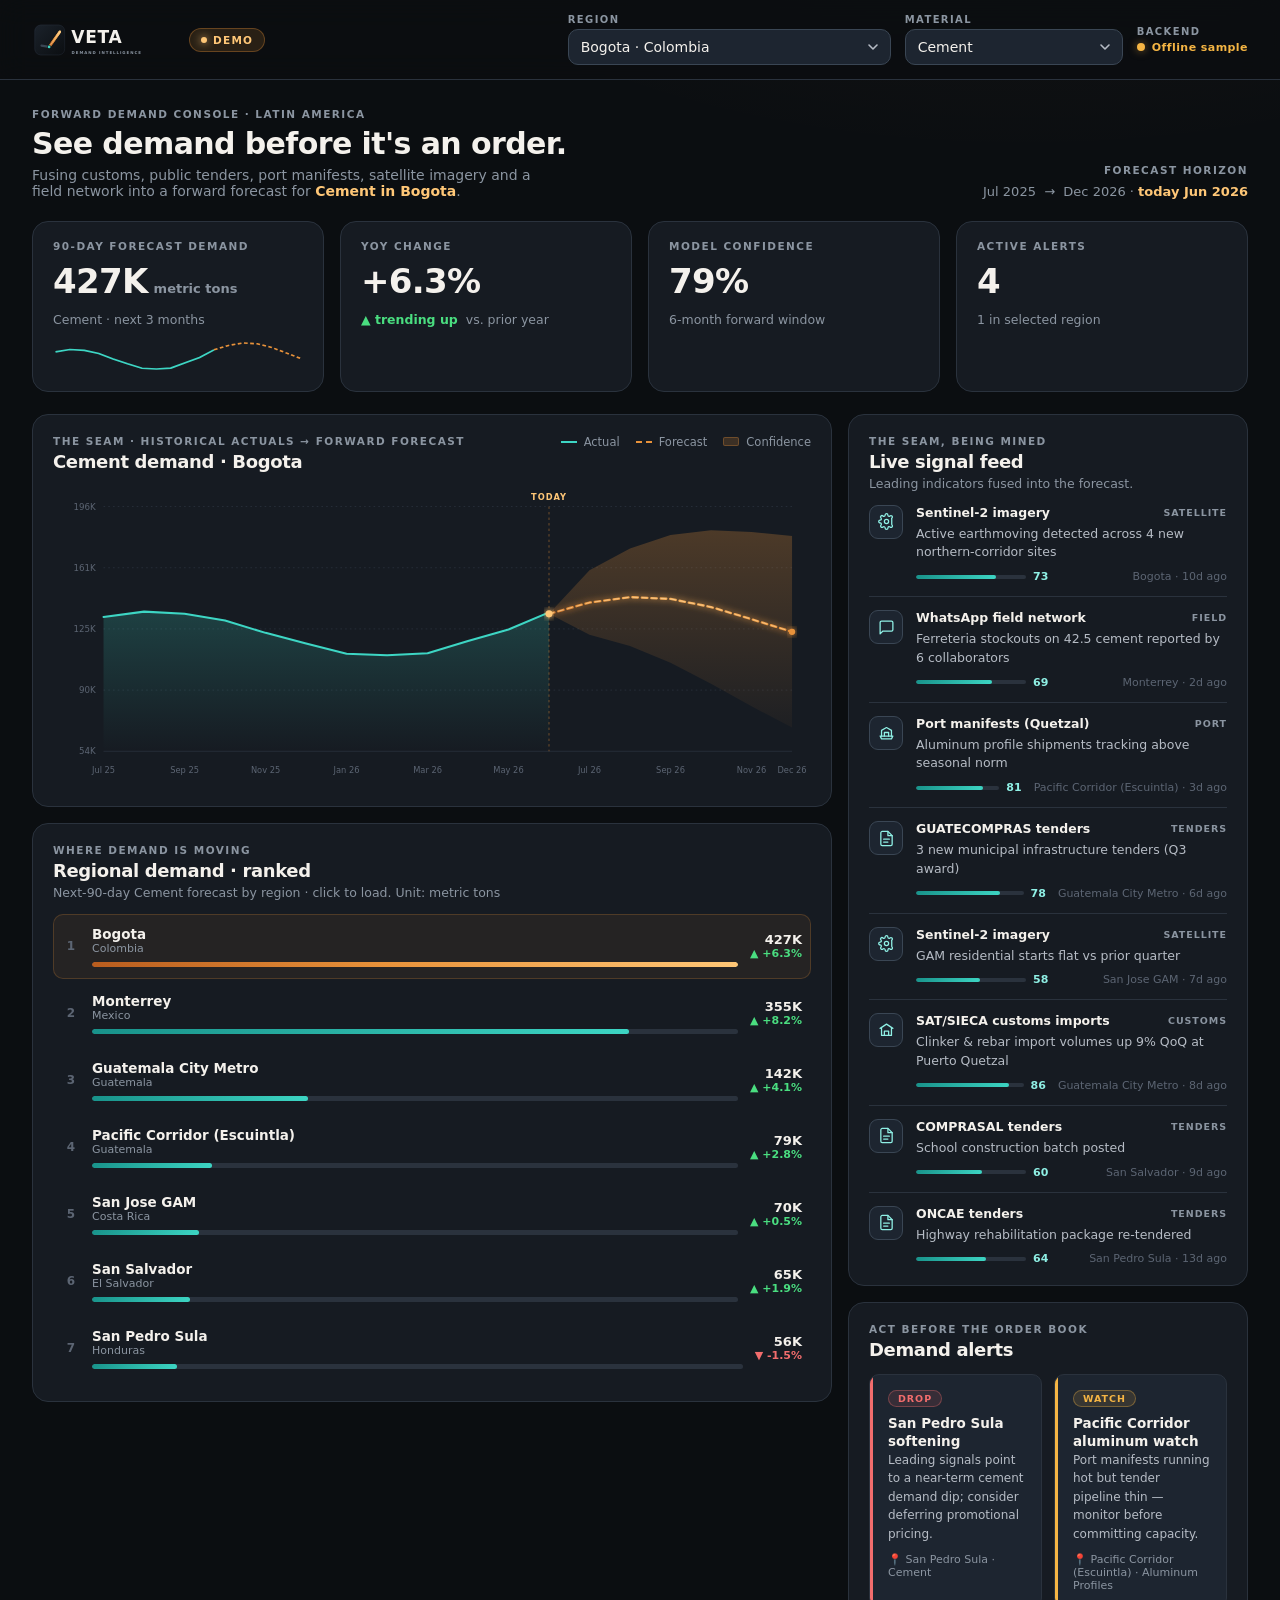
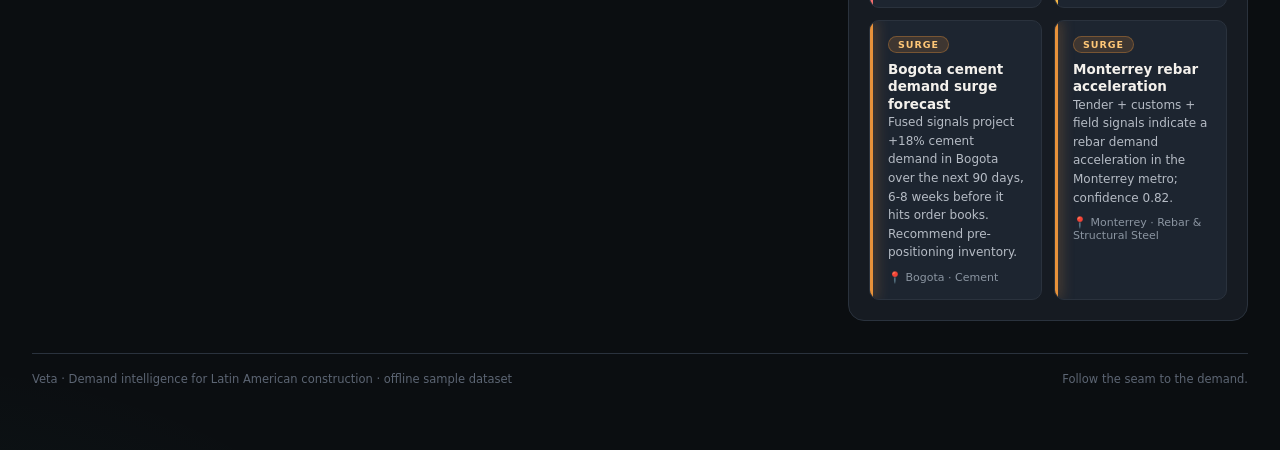
==== commit 32495a76: "Brand: ship new Veta mark (Seam Forecast) across assets, deck, app" ====
--- a/app/index.html
+++ b/app/index.html
@@ -290,12 +290,10 @@
         <g transform="translate(8,12)">
           <rect x="0" y="0" width="96" height="96" rx="20" fill="url(#tb-rock)"/>
           <rect x="0.75" y="0.75" width="94.5" height="94.5" rx="19.25" fill="none" stroke="#2A323D" stroke-width="1.25"/>
-          <g stroke="#3A4654" stroke-width="9.8" stroke-linecap="round" fill="none">
-            <path d="M25 27 L45 63"/><path d="M71 27 L51 63"/>
-          </g>
-          <g filter="url(#tb-glow)"><path d="M16 74 L80 22" stroke="url(#tb-seam)" stroke-width="4.2" stroke-linecap="round" fill="none"/></g>
-          <path d="M16 74 L80 22" stroke="#FFE0AE" stroke-width="1.1" stroke-linecap="round" fill="none" opacity="0.9"/>
-          <circle cx="48" cy="49.6" r="2.6" fill="#FFD79A" filter="url(#tb-glow)"/>
+          <path d="M22 66 L46 70" fill="none" stroke="#3A4654" stroke-width="7" stroke-linecap="round" stroke-linejoin="round"/>
+          <g filter="url(#tb-glow)"><path d="M46 70 L80 22" stroke="url(#tb-seam)" stroke-width="7.4" stroke-linecap="round" stroke-linejoin="round" fill="none"/></g>
+          <path d="M46 70 L80 22" stroke="#FFE0AE" stroke-width="1.8" stroke-linecap="round" fill="none" opacity="0.85"/>
+          <circle cx="46" cy="70" r="6" fill="#0B0E11"/><circle cx="46" cy="70" r="4.4" fill="#3DD6C4"/>
         </g>
         <text x="124" y="68" font-family="system-ui,-apple-system,'Segoe UI',Roboto,sans-serif" font-size="54" font-weight="800" letter-spacing="2" fill="#F4F1EC">VETA</text>
         <line x1="125" y1="86" x2="300" y2="86" stroke="url(#tb-seam)" stroke-width="2" stroke-linecap="round"/>
@@ -446,8 +444,8 @@
     // ============================================================
     // CONFIG
     // ============================================================
-    var BASE = "https://uyqlbbvjqbgobfplnbgf.supabase.co";
-    var KEY  = "sb_publishable_mwFz9fe8ziy-QymZcnFCxw_jMcU_3Dj";
+    var BASE = "https://iepbqdktzgrrkajnyxyz.supabase.co";
+    var KEY  = "sb_publishable_d5GgiRLBgj1xPykGmomrjQ_zew8CAhG";
     var HEADERS = { apikey: KEY, Authorization: "Bearer " + KEY };
     var TODAY = "2026-06-01"; // "today" marker == last month with an actual
 
@@ -497,6 +495,12 @@
     // ============================================================
     // UTIL
     // ============================================================
+    // HTML-escape any backend-derived string before it enters an innerHTML sink.
+    var esc = function (s) {
+      return String(s == null ? "" : s).replace(/[&<>"']/g, function (c) {
+        return { "&": "&amp;", "<": "&lt;", ">": "&gt;", '"': "&quot;", "'": "&#39;" }[c];
+      });
+    };
     function regionById(id) { return DATA.regions.find(function (r) { return r.id === id; }) || {}; }
     function materialById(id) { return DATA.materials.find(function (m) { return m.id === id; }) || {}; }
 
@@ -546,10 +550,10 @@
       var rSel = document.getElementById("sel-region");
       var mSel = document.getElementById("sel-material");
       rSel.innerHTML = DATA.regions.map(function (r) {
-        return '<option value="' + r.id + '">' + r.region_name + " · " + r.country + "</option>";
+        return '<option value="' + esc(r.id) + '">' + esc(r.region_name) + " · " + esc(r.country) + "</option>";
       }).join("");
       mSel.innerHTML = DATA.materials.map(function (m) {
-        return '<option value="' + m.id + '">' + m.name + "</option>";
+        return '<option value="' + esc(m.id) + '">' + esc(m.name) + "</option>";
       }).join("");
       if (!regionById(state.region).id) state.region = DATA.regions[0].id;
       if (!materialById(state.material).id) state.material = DATA.materials[0].id;
@@ -580,7 +584,7 @@
       // 90-day forecast demand
       var demand = next90(state.region, state.material);
       document.getElementById("kpi-demand").innerHTML =
-        fmtNum(demand) + '<span class="kpi__unit">' + (mat.unit || "") + "</span>";
+        fmtNum(demand) + '<span class="kpi__unit">' + esc(mat.unit || "") + "</span>";
       document.getElementById("kpi-demand-note").textContent = mat.name + " · next 3 months";
 
       // spark of full series forecast volume
@@ -815,11 +819,11 @@
         var ydir = x.yoy > 0.002 ? "up" : (x.yoy < -0.002 ? "down" : "flat");
         var active = x.r.id === state.region;
         return '' +
-          '<div class="region-row' + (active ? " region-row--active" : "") + '" data-region="' + x.r.id + '" role="button" tabindex="0">' +
+          '<div class="region-row' + (active ? " region-row--active" : "") + '" data-region="' + esc(x.r.id) + '" role="button" tabindex="0">' +
             '<div class="region-rank">' + (idx + 1) + '</div>' +
             '<div class="region-main">' +
-              '<div class="region-name">' + x.r.region_name + '</div>' +
-              '<div class="region-country">' + x.r.country + '</div>' +
+              '<div class="region-name">' + esc(x.r.region_name) + '</div>' +
+              '<div class="region-country">' + esc(x.r.country) + '</div>' +
               '<div class="region-bar"><div class="region-bar__fill" style="width:' + pct.toFixed(1) + '%"></div></div>' +
             '</div>' +
             '<div class="region-fig">' +
@@ -862,11 +866,11 @@
           '<div class="signal-item">' +
             '<div class="signal-icon">' + (SIGNAL_ICONS[sig.source_type] || SIGNAL_ICONS.field) + '</div>' +
             '<div class="signal-body">' +
-              '<div class="signal-top"><span class="signal-source">' + sig.source_name + '</span><span class="signal-type">' + sig.source_type + '</span></div>' +
-              '<p class="signal-desc">' + sig.description + '</p>' +
+              '<div class="signal-top"><span class="signal-source">' + esc(sig.source_name) + '</span><span class="signal-type">' + esc(sig.source_type) + '</span></div>' +
+              '<p class="signal-desc">' + esc(sig.description) + '</p>' +
               '<div class="signal-meta">' +
                 '<div class="signal-strength"><div class="strength-track"><div class="strength-fill" style="width:' + pct + '%"></div></div><span class="strength-val">' + pct + '</span></div>' +
-                '<span class="signal-date">' + (reg.region_name ? reg.region_name + " · " : "") + timeAgo(sig.signal_date) + '</span>' +
+                '<span class="signal-date">' + (reg.region_name ? esc(reg.region_name) + " · " : "") + timeAgo(sig.signal_date) + '</span>' +
               '</div>' +
             '</div>' +
           '</div>';
@@ -886,13 +890,13 @@
         var reg = regionById(a.region_id);
         var mat = materialById(a.material_id);
         return '' +
-          '<div class="alert-card alert-card--' + a.severity + '">' +
+          '<div class="alert-card alert-card--' + esc(a.severity) + '">' +
             '<div class="alert-head">' +
-              '<span class="alert-tag alert-tag--' + a.severity + '">' + a.severity + '</span>' +
+              '<span class="alert-tag alert-tag--' + esc(a.severity) + '">' + esc(a.severity) + '</span>' +
             '</div>' +
-            '<div class="alert-title">' + a.title + '</div>' +
-            '<p class="alert-body">' + a.body + '</p>' +
-            '<div class="alert-loc">📍 ' + (reg.region_name || a.region_id) + ' · ' + (mat.name || a.material_id) + '</div>' +
+            '<div class="alert-title">' + esc(a.title) + '</div>' +
+            '<p class="alert-body">' + esc(a.body) + '</p>' +
+            '<div class="alert-loc">📍 ' + esc(reg.region_name || a.region_id) + ' · ' + esc(mat.name || a.material_id) + '</div>' +
           '</div>';
       }).join("") || '<div class="empty">No active alerts.</div>';
     }
